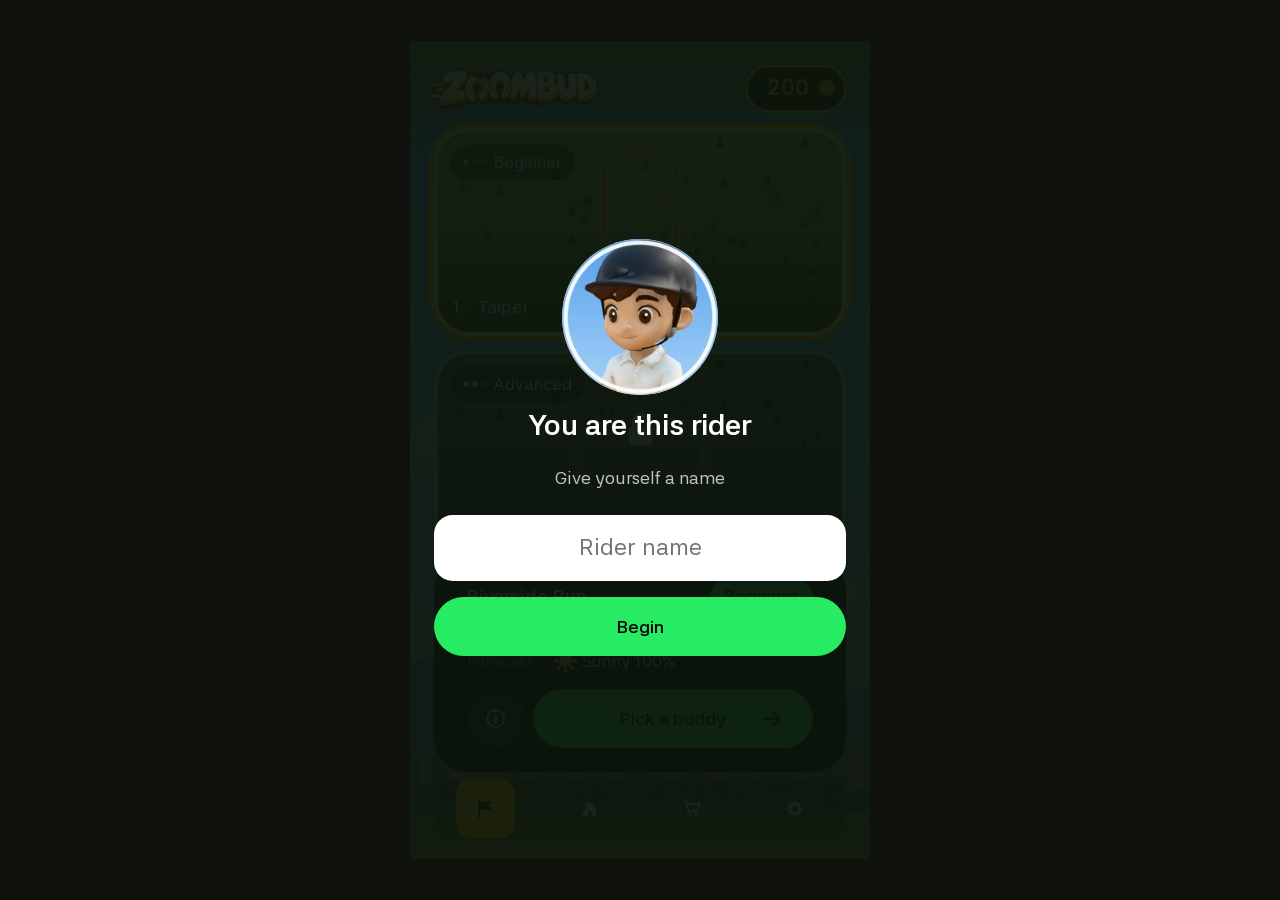
==== index.html @ d1ae07b3 "Playtest build r749 Co-Authored-By: Claude Opus 5.5 <noreply@anthropic.com>" ====
<!doctype html>
<html lang="en"><head><meta charset="UTF-8"><meta name="viewport" content="width=device-width, initial-scale=1, maximum-scale=1, user-scalable=no, viewport-fit=cover"><meta name="theme-color" content="#15100b"><meta name="apple-mobile-web-app-capable" content="yes"><meta name="apple-mobile-web-app-status-bar-style" content="default"><meta name="description" content="Charge, let go, dash. Raise your buddies and race the world."><title>ZOOMBUD 衝吧蹄蹄</title><link rel="icon" href="icon-192.png" type="image/png"><link rel="apple-touch-icon" href="apple-touch-icon.png"><link rel="manifest" href="manifest.webmanifest"><link rel="stylesheet" href="ui/ui.css?v=r749"><link rel="stylesheet" href="ui/ui-v2.css?v=r749"><style>html,body{margin:0;height:100%;background:#15100b}html{-webkit-user-select:none;user-select:none;-webkit-touch-callout:none;-webkit-tap-highlight-color:transparent;touch-action:manipulation}input,textarea{-webkit-user-select:text;user-select:text;-webkit-touch-callout:default}img{-webkit-user-drag:none}/* the first thing seen: the cover (2026-10-11, the user), the wordmark in its sky, the loading line at its foot */
.boot{position:fixed;inset:0;z-index:99;transition:opacity .5s ease;display:flex;flex-direction:column;align-items:center;justify-content:space-between;box-sizing:border-box;padding:9vh 6vw 7vh;color:#fff;font:600 15px system-ui;text-align:center;background:#4a9be8 url(assets/ui/cover.webp?v=1) center/cover no-repeat;text-shadow:0 1px 6px rgb(0 0 0 / .6)}
@media (min-aspect-ratio:1/1){.boot{background-image:url(assets/ui/cover-wide.webp?v=1);background-position:center 30%}}
.boot img{width:min(88vw,430px);filter:drop-shadow(0 4px 8px rgb(60 35 10 / .35))}.boot small{align-self:center}.boot span{margin-top:auto}.boot i{display:block;width:min(60vw,260px);height:6px;margin-top:10px;border-radius:99px;background:rgb(0 0 0 / .35);overflow:hidden}.boot i b{display:block;width:6%;height:100%;border-radius:99px;background:#27eb62;transition:width .35s ease}.boot strong{font-size:28px;letter-spacing:.1em}</style><style>/* a game, not a document: no double-tap zoom on any element (the rule on html alone did not hold everywhere), no pull-to-bounce */
*{touch-action:manipulation}html{overscroll-behavior:none}</style>
<script>for(const e of['gesturestart','gesturechange','dblclick'])document.addEventListener(e,v=>v.preventDefault(),{passive:false});   // Safari's pinch zoom, and the double click</script>
</head><body><div id="app"></div><div class="boot" role="status"><img alt="ZOOMBUD" src="assets/ui/logo_en.webp?v=1" onerror="this.remove()"><span>Loading your buddies...</span><i><b></b></i></div><script>/* The cover is the loading page (2026-10-12, the user): it stays until the first page is drawn AND the first models are in (home.js says so: the event zb-ready, after the race's own models and the chosen city's pictures), never less than 1.5 s, never more than 6; then it fades. zb-load (detail 0…1) moves its bar. zbMark(name): a checkpoint, ms from the page's start (window.__marks; ?perf lists them on the page). */window.zbMark=function(n){(window.__marks=window.__marks||[]).push([n,Math.round(performance.now())]);if(/[?&]perf/.test(location.search)){var p=document.getElementById('zb-perf')||document.body.appendChild(Object.assign(document.createElement('pre'),{id:'zb-perf'}));p.style.cssText='position:fixed;left:6px;top:6px;z-index:200;margin:0;padding:6px 8px;border-radius:8px;background:rgba(0,0,0,.72);color:#fff;font:11px/1.35 ui-monospace,monospace;pointer-events:none;white-space:pre';p.textContent=window.__marks.map(function(m){return (m[1]/1000).toFixed(2)+'  '+m[0]}).join('\n')}};(function(){var t0=Date.now(),app=document.getElementById('app'),b=document.querySelector('.boot'),drawn=false,ready=false,gone=false;function off(){if(gone||!drawn||!ready)return;gone=true;setTimeout(function(){window.zbMark('cover off');b.style.opacity=0;b.style.pointerEvents='none';setTimeout(function(){b.remove()},600)},Math.max(0,1500-(Date.now()-t0)))}var o=new MutationObserver(function(){if(!app.children.length)return;o.disconnect();drawn=true;window.zbMark('first page');off()});o.observe(app,{childList:true});addEventListener('zb-ready',function(){ready=true;off()});addEventListener('zb-load',function(e){var i=b.querySelector('i b');if(i)i.style.width=Math.round(e.detail*100)+'%'});setTimeout(function(){ready=true;off()},6000)})();(function(){var zh;try{zh=(localStorage.getItem('hoofbeat.lang.v1')||(/^zh/i.test(navigator.language||'zh')?'zh':'en'))==='zh'}catch(e){zh=true}if(zh){var b=document.querySelector('.boot');b.querySelector('img').src='assets/ui/logo_zh.webp?v=1';b.querySelector('span').textContent='夥伴們正在集合…'}})()</script><script>/* the frame is as tall as what can be seen: in some phone browsers the page is laid out taller than the part between the browser's bars (Chrome on iOS, 2026-10-05: 46 px taller, the top or the bottom ended up under a bar). --app-h is used by home.css and slice.css; not while typing (the keyboard) or zoomed */(function(){var v=window.visualViewport;if(!v)return;function fit(){var a=document.activeElement;if(a&&/^(INPUT|TEXTAREA)$/.test(a.tagName)||Math.abs(v.scale-1)>.01)return;document.documentElement.style.setProperty('--app-h',v.height+'px');if(v.offsetTop||window.scrollY)window.scrollTo(0,0)}fit();v.addEventListener('resize',fit);v.addEventListener('scroll',fit)})()</script><script>/* a game, not a page of text (2026-10-05, the user: on the phone a long press selected text and brought up the copy / paste bar): nothing is selectable (the style above), and no long-press / right-click menu except in a field to type in */addEventListener('contextmenu',function(e){if(!(e.target.closest&&e.target.closest('input,textarea')))e.preventDefault()})</script><script>/* boot guard: if the app never starts (a phone missing a feature), say so and show the error to screenshot */var bootErr=[];addEventListener('error',function(e){bootErr.push(e.message+' @'+(e.filename||'').split('/').pop()+':'+e.lineno)});setTimeout(function(){var b=document.querySelector('.boot');if(b)b.innerHTML='<strong>ZOOMBUD</strong><span>載入失敗，請截圖回報</span><small style="max-width:80vw;opacity:.7;font:12px system-ui">'+(bootErr.join('<br>')||navigator.userAgent)+'</small>'},15000)</script><script type="module" src="app-flow.js?v=r749"></script></body></html>
---- ui/ui.css ----
/* HOOFBEAT UI Guideline v1: tokens and shared components (docs/UI_FRAMEWORK.md).
   Premium Equestrian Sports UI: full-bleed scene, dark olive glass, one lime accent, neo-grotesk type.
   Every number is the guideline's px on a 390-wide phone: calc(N * var(--u)), and --u = 100cqw / 390, so the whole
   UI scales with the 9:16 frame (.home-shell / .slice-shell are the containers). Pages only lay out. */
:root{
  --u:calc(100cqw / 390);
  /* surfaces */
  --ui-glass:rgb(29 33 23 / .76);--ui-glass-2:rgb(52 55 39 / .65);--ui-glass-deep:rgb(14 17 12 / .88);
  --ui-blur:blur(18px);--ui-blur-2:blur(14px);--ui-blur-deep:blur(20px);   /* none over live 3D (stable, race) */
  --ui-edge:rgb(255 255 255 / .16);--ui-hair:rgb(255 255 255 / .1);--ui-scrim:rgb(8 10 6 / .55);
  --ui-shadow:0 calc(8 * var(--u)) calc(30 * var(--u)) rgb(0 0 0 / .22);
  /* text */
  --ui-text:#fff;--ui-text-2:#d9dcd1;--ui-muted:#9fa598;--ui-on-lime:#151810;
  /* accents: lime = active / main CTA / selected · yellow = coins, energy, warnings · green = mood, health ·
     cyan = gems · danger. One accent per state; never lime + yellow + cyan as big fills side by side. */
  --ui-lime:#d9ff4f;--ui-yellow:#ffd846;--ui-green:#6be889;--ui-cyan:#35c8f4;--ui-danger:#ff655d;
  /* radius */
  --ui-r-xs:calc(8 * var(--u));--ui-r-sm:calc(16 * var(--u));--ui-r-md:calc(24 * var(--u));--ui-r-lg:calc(32 * var(--u));--ui-r-pill:999px;
  /* spacing (8pt grid, 4 for the finest steps) */
  --ui-s1:calc(4 * var(--u));--ui-s2:calc(8 * var(--u));--ui-s3:calc(12 * var(--u));--ui-s4:calc(16 * var(--u));
  --ui-s6:calc(24 * var(--u));--ui-s8:calc(32 * var(--u));--ui-s10:calc(40 * var(--u));--ui-margin:var(--ui-s6);
  /* type */
  --ui-font:Inter,"Inter var",-apple-system,BlinkMacSystemFont,"SF Pro Text","Segoe UI",Roboto,"Noto Sans TC","PingFang TC","Microsoft JhengHei",sans-serif;
  --ui-t-hero:calc(36 * var(--u));--ui-t-page:calc(30 * var(--u));--ui-t-name:calc(28 * var(--u));--ui-t-stat:calc(32 * var(--u));
  --ui-t-section:calc(20 * var(--u));--ui-t-body:calc(16 * var(--u));--ui-t-label:calc(13 * var(--u));
  --ui-on-scene:0 calc(1 * var(--u)) calc(12 * var(--u)) rgb(0 0 0 / .35);   /* type straight on the scene */
  /* motion */
  --ui-ease:cubic-bezier(.2,.8,.2,1);
}
.ui-root{font-family:var(--ui-font);font-size:var(--ui-t-body);font-weight:400;color:var(--ui-text);-webkit-font-smoothing:antialiased;-webkit-tap-highlight-color:transparent}
/* base rules carry no weight (:where), so any component or page rule overrides them */
:where(.ui-root) button{font:inherit;color:inherit;cursor:pointer}
:where(.ui-root) button:disabled{cursor:default}
:where(.ui-root) :focus-visible{outline:calc(2 * var(--u)) solid var(--ui-lime);outline-offset:calc(2 * var(--u))}
:where(.ui-root) svg{width:100%;height:100%;fill:none;stroke:currentColor;stroke-width:2;stroke-linejoin:round}
:where(.ui-root) svg.fill{fill:currentColor;stroke:none}
:where(.ui-root) img{-webkit-user-drag:none}
.ui-num{font-variant-numeric:tabular-nums}

/* ---- glass surfaces: main (cards), secondary (inner info), deep (dense info, dialogs, nav) ---- */
.ui-panel{background:var(--ui-glass);border:1px solid var(--ui-edge);border-radius:var(--ui-r-lg);box-shadow:var(--ui-shadow);-webkit-backdrop-filter:var(--ui-blur);backdrop-filter:var(--ui-blur)}
.ui-panel.soft{background:var(--ui-glass-2);-webkit-backdrop-filter:var(--ui-blur-2);backdrop-filter:var(--ui-blur-2)}
.ui-panel.deep{background:var(--ui-glass-deep);-webkit-backdrop-filter:var(--ui-blur-deep);backdrop-filter:var(--ui-blur-deep)}
.ui-scrim{position:absolute;inset:0;background:var(--ui-scrim);z-index:20}.ui-scrim[hidden]{display:none}
.ui-live{--ui-blur:none;--ui-blur-2:none;--ui-blur-deep:none}   /* over a live 3D canvas: no backdrop blur (mobile GPU) */

/* ---- type ---- */
.ui-hero{margin:0;font-weight:700;font-size:var(--ui-t-hero);line-height:1.1;letter-spacing:-.01em}
.ui-page-title{margin:0;font-weight:700;font-size:var(--ui-t-page);line-height:1.15;letter-spacing:-.01em}
.ui-name{margin:0;font-weight:700;font-size:var(--ui-t-name);line-height:1.1}
.ui-section{margin:0;font-weight:600;font-size:var(--ui-t-section);line-height:1.3}
.ui-label{margin:0;font-weight:400;font-size:var(--ui-t-label);color:var(--ui-muted);line-height:1.35}
.ui-eyebrow{margin:0;font-weight:600;font-size:var(--ui-t-label);letter-spacing:.12em;text-transform:uppercase;color:var(--ui-text-2)}
.ui-stat{font-weight:700;font-size:var(--ui-t-stat);line-height:1;font-variant-numeric:tabular-nums}
.ui-sub{color:var(--ui-text-2)}.ui-muted{color:var(--ui-muted)}

/* ---- brand (the only art kept from the results sheet) ---- */
.ui-brand{display:flex;align-items:center;gap:var(--ui-s2);margin-right:auto;background:none;border:0;padding:0;filter:drop-shadow(0 calc(2 * var(--u)) calc(6 * var(--u)) rgb(0 0 0 / .4))}
.ui-brand .mark{height:calc(36 * var(--u))}.ui-brand .word{height:calc(32 * var(--u))}
.ui-wordmark{display:flex;flex-direction:column;gap:calc(6 * var(--u));margin-right:auto;background:none;border:0;padding:0;text-align:left;text-shadow:var(--ui-on-scene)}
.ui-wordmark b{font-weight:700;font-size:calc(30 * var(--u));line-height:1;letter-spacing:-.01em}
.ui-wordmark small{font-weight:600;font-size:calc(9 * var(--u));letter-spacing:.32em;color:var(--ui-text-2)}

/* ---- buttons: primary lime, secondary dark glass; pill ---- */
.ui-btn{display:inline-flex;align-items:center;justify-content:center;gap:var(--ui-s2);min-height:calc(52 * var(--u));padding:0 var(--ui-s6);box-sizing:border-box;
  border-radius:var(--ui-r-pill);border:1px solid var(--ui-edge);background:var(--ui-glass-deep);color:var(--ui-text);font-weight:600;font-size:calc(17 * var(--u));line-height:1;
  transition:transform .12s var(--ui-ease),filter .12s}
.ui-btn:active{transform:scale(.97)}
.ui-btn:disabled{opacity:.45}
.ui-btn svg{width:calc(20 * var(--u));height:calc(20 * var(--u));flex:none}
.ui-btn.primary{background:var(--ui-lime);border-color:transparent;color:var(--ui-on-lime)}
.ui-btn.danger{color:var(--ui-danger)}
.ui-btn.block{position:relative;display:flex;width:100%;min-height:calc(52 * var(--u));font-size:calc(18 * var(--u))}
.ui-btn.block>svg:last-child{position:absolute;right:var(--ui-s6);width:calc(22 * var(--u));height:calc(22 * var(--u))}   /* label centred, arrow at the edge */
.ui-btn.caps{text-transform:uppercase;letter-spacing:.02em}
.ui-btn.sm{min-height:calc(40 * var(--u));padding:0 var(--ui-s4);font-size:var(--ui-t-label)}
.ui-icon-btn{flex:none;display:grid;place-items:center;width:calc(40 * var(--u));height:calc(40 * var(--u));padding:calc(11 * var(--u));box-sizing:border-box;border-radius:50%;
  border:1px solid var(--ui-edge);background:var(--ui-glass-deep);color:var(--ui-text);-webkit-backdrop-filter:var(--ui-blur);backdrop-filter:var(--ui-blur)}
.ui-icon-btn.sm{width:calc(34 * var(--u));height:calc(34 * var(--u));padding:calc(9 * var(--u))}
.ui-icon-btn.plain{background:rgb(255 255 255 / .08);border-color:transparent;-webkit-backdrop-filter:none;backdrop-filter:none}
.ui-icon-btn.go{width:calc(40 * var(--u));height:calc(40 * var(--u));padding:calc(11 * var(--u));background:var(--ui-lime);border-color:transparent;color:var(--ui-on-lime)}
.ui-icon-btn.go svg{stroke-width:2.6}
.ui-icon-btn:active{transform:scale(.95)}

/* ---- money: the mockups' flat yellow U coin ---- */
.ui-coin{display:inline-grid;place-items:center;flex:none;width:calc(20 * var(--u));height:calc(20 * var(--u));border-radius:50%;background:var(--ui-yellow);color:#5a3f00;
  font-style:normal;font-weight:800;font-size:calc(11 * var(--u));line-height:1}
.ui-wallet{display:flex;align-items:center;gap:var(--ui-s2);height:calc(32 * var(--u));min-width:calc(80 * var(--u));padding:0 var(--ui-s4) 0 calc(6 * var(--u));box-sizing:border-box;border-radius:var(--ui-r-pill);
  border:1px solid var(--ui-edge);background:var(--ui-glass-deep);-webkit-backdrop-filter:var(--ui-blur);backdrop-filter:var(--ui-blur);font-weight:600;font-size:var(--ui-t-body);font-variant-numeric:tabular-nums}
.ui-wallet .gem{width:calc(18 * var(--u));height:calc(18 * var(--u));color:var(--ui-cyan)}
.ui-price{display:inline-flex;align-items:center;gap:var(--ui-s2);height:calc(24 * var(--u));padding:0 var(--ui-s3) 0 calc(3 * var(--u));border-radius:var(--ui-r-pill);background:rgb(255 255 255 / .1);
  font-weight:600;font-size:calc(14 * var(--u));font-variant-numeric:tabular-nums}
.ui-price .ui-coin{width:calc(18 * var(--u));height:calc(18 * var(--u));font-size:calc(10 * var(--u))}
.ui-price.short .ui-coin{background:#8d9187;color:#3a3d35}

/* ---- headers ---- */
.ui-top{display:flex;align-items:center;gap:var(--ui-s2);padding:max(var(--ui-s4),env(safe-area-inset-top)) var(--ui-margin) var(--ui-s2)}
.ui-header{display:flex;align-items:center;gap:var(--ui-s3);padding:max(var(--ui-s4),env(safe-area-inset-top)) var(--ui-margin) var(--ui-s2)}
.ui-header h1{flex:1;margin:0 0 0 var(--ui-s2);font-weight:700;font-size:calc(28 * var(--u));line-height:1.15;letter-spacing:-.01em;text-shadow:var(--ui-on-scene);white-space:nowrap;overflow:hidden;text-overflow:ellipsis}

/* ---- navigation: global bottom nav; tabs / filters in one pill; secondary rail ---- */
.ui-nav{display:grid;grid-template-columns:repeat(var(--n,5),1fr);gap:var(--ui-s1);margin:0 var(--ui-s4) max(var(--ui-s3),env(safe-area-inset-bottom));padding:calc(6 * var(--u));border-radius:var(--ui-r-lg)}
.ui-nav button{display:flex;flex-direction:column;align-items:center;justify-content:center;gap:calc(3 * var(--u));height:calc(50 * var(--u));border:0;border-radius:var(--ui-r-md);background:none;
  color:var(--ui-text);font-weight:500;font-size:calc(12 * var(--u))}
.ui-nav svg{width:calc(20 * var(--u));height:calc(20 * var(--u))}
.ui-nav [aria-current]{background:var(--ui-lime);color:var(--ui-on-lime);font-weight:600}
.ui-tabs{display:grid;grid-template-columns:repeat(var(--n,3),1fr);gap:var(--ui-s1);padding:var(--ui-s1);border-radius:var(--ui-r-pill)}
.ui-tabs button{height:calc(44 * var(--u));border:0;border-radius:var(--ui-r-pill);background:none;font-weight:600;font-size:var(--ui-t-body);color:var(--ui-text-2)}
.ui-tabs [aria-selected=true]{background:var(--ui-lime);color:var(--ui-on-lime)}
.ui-rail{display:flex;flex-direction:column;gap:var(--ui-s3)}   /* a page's secondary navigation (stable) */
.ui-rail button{display:flex;flex-direction:column;align-items:center;gap:var(--ui-s1);border:0;background:none;padding:0;font-weight:500;font-size:calc(12 * var(--u));text-shadow:var(--ui-on-scene)}
.ui-rail .ui-icon-btn{pointer-events:none}
.ui-rail [aria-expanded=true] .ui-icon-btn{background:var(--ui-lime);color:var(--ui-on-lime);border-color:transparent}

/* ---- cards ---- */
.ui-card{position:relative;display:flex;flex-direction:column;gap:var(--ui-s1);min-width:0;padding:var(--ui-s3);box-sizing:border-box;text-align:left;
  border-radius:var(--ui-r-md);border:1px solid var(--ui-edge);background:var(--ui-glass);-webkit-backdrop-filter:var(--ui-blur);backdrop-filter:var(--ui-blur)}
.ui-card.small{border-radius:var(--ui-r-sm);padding:var(--ui-s2)}
.ui-card .art{display:block;border-radius:var(--ui-r-sm);overflow:hidden}
.ui-card .art>img,.ui-card .art>canvas{display:block;width:100%;height:100%;object-fit:cover}
.ui-card b{font-weight:700;font-size:calc(17 * var(--u));line-height:1.2}
.ui-card small{font-size:var(--ui-t-label);color:var(--ui-muted);line-height:1.35}
.ui-card .chev{position:absolute;right:var(--ui-s3);top:var(--ui-s3);width:calc(16 * var(--u));height:calc(16 * var(--u));color:var(--ui-text);opacity:.85}
/* selected: lime edge, a touch brighter; never scaled up in a grid */
.ui-card[aria-pressed=true],.ui-card[aria-checked=true],.ui-card.is-selected,.ui-row.is-selected{border:2px solid var(--ui-lime);background:var(--ui-glass-2);
  box-shadow:0 0 0 1px rgb(217 255 79 / .2),var(--ui-shadow);animation:ui-pick .14s var(--ui-ease)}
@keyframes ui-pick{50%{transform:scale(1.03)}}
.ui-row{display:flex;align-items:center;gap:var(--ui-s3);min-height:calc(60 * var(--u));padding:0 var(--ui-s4);box-sizing:border-box;border-radius:var(--ui-r-sm);border:1px solid transparent;background:rgb(255 255 255 / .05)}
.ui-list{margin:0;padding:var(--ui-s1) var(--ui-s4);list-style:none;border-radius:var(--ui-r-md)}
.ui-list>li{display:flex;align-items:center;gap:var(--ui-s3);min-height:calc(56 * var(--u));padding:var(--ui-s2) 0;box-sizing:border-box;font-weight:500;font-size:var(--ui-t-body)}
.ui-list>li+li{border-top:1px solid var(--ui-hair)}
.ui-list>li>svg{width:calc(22 * var(--u));height:calc(22 * var(--u));flex:none}
.ui-list>li>span{flex:1}.ui-list>li>small{color:var(--ui-muted);font-size:var(--ui-t-label)}
.ui-list>li>button.row{flex:1;align-self:stretch;display:flex;align-items:center;gap:var(--ui-s3);margin:calc(-1 * var(--ui-s2)) 0;padding:0;border:0;background:none;text-align:left;font:inherit;color:inherit}   /* a tappable row */
.ui-list .row>svg{width:calc(22 * var(--u));height:calc(22 * var(--u));flex:none}.ui-list .row>span{flex:1}.ui-list .row>small{color:var(--ui-muted);font-size:var(--ui-t-label)}
.ui-list .row.danger{color:var(--ui-danger)}
.ui-list .chev{width:calc(18 * var(--u))!important;height:calc(18 * var(--u))!important;color:var(--ui-text-2)}
.ui-list .note{display:block;margin-top:var(--ui-s1);font-size:var(--ui-t-label);font-weight:400;color:var(--ui-muted);line-height:1.45}
.ui-facts{margin:0;padding:var(--ui-s1) var(--ui-s4);border-radius:var(--ui-r-md)}
.ui-facts>div{display:flex;align-items:center;gap:var(--ui-s3);min-height:calc(48 * var(--u))}
.ui-facts>div+div{border-top:1px solid var(--ui-hair)}
.ui-facts dt{flex:1;display:flex;align-items:center;gap:var(--ui-s3);color:var(--ui-text-2)}.ui-facts dt svg{width:calc(20 * var(--u));height:calc(20 * var(--u))}
.ui-facts dd{margin:0;font-weight:600}

/* ---- small parts ---- */
.ui-chip{display:inline-flex;align-items:center;height:calc(32 * var(--u));padding:0 var(--ui-s3);box-sizing:border-box;border-radius:var(--ui-r-pill);background:var(--ui-glass-deep);
  font-weight:600;font-size:calc(12 * var(--u));letter-spacing:.1em;text-transform:uppercase}
.ui-badge{display:inline-flex;align-items:center;height:calc(22 * var(--u));padding:0 var(--ui-s2);border-radius:var(--ui-r-pill);background:var(--ui-yellow);color:var(--ui-on-lime);
  font-weight:700;font-size:calc(12 * var(--u));white-space:nowrap}
.ui-bar{position:relative;display:block;height:calc(8 * var(--u));border-radius:var(--ui-r-pill);background:rgb(255 255 255 / .18);overflow:hidden}
.ui-bar>i{position:absolute;inset:0 auto 0 0;width:calc(var(--v,0) * 1%);border-radius:inherit;background:var(--c,var(--ui-green));transition:width .5s var(--ui-ease)}
.ui-meter{display:flex;align-items:center;gap:var(--ui-s2)}.ui-meter>svg{width:calc(14 * var(--u));height:calc(14 * var(--u));flex:none;color:var(--c,var(--ui-green))}.ui-meter>.ui-bar{flex:1}
.ui-switch{appearance:none;-webkit-appearance:none;position:relative;flex:none;width:calc(48 * var(--u));height:calc(28 * var(--u));margin:0;border-radius:var(--ui-r-pill);background:rgb(255 255 255 / .2);cursor:pointer;transition:background .18s}
.ui-switch::after{content:'';position:absolute;top:calc(2 * var(--u));left:calc(2 * var(--u));width:calc(24 * var(--u));height:calc(24 * var(--u));border-radius:50%;background:#fff;transition:transform .18s var(--ui-ease)}
.ui-switch:checked{background:var(--ui-green)}.ui-switch:checked::after{transform:translateX(calc(20 * var(--u)))}
.ui-input{font:inherit;font-weight:600;color:var(--ui-text);height:calc(44 * var(--u));padding:0 var(--ui-s3);box-sizing:border-box;border-radius:var(--ui-r-xs);border:1px solid var(--ui-edge);background:rgb(0 0 0 / .25);min-width:0}
.ui-avatar{flex:none;width:calc(48 * var(--u));height:calc(48 * var(--u));border-radius:50%;object-fit:cover;background:#8fb8d6}
.ui-dots{display:flex;justify-content:center;gap:var(--ui-s2)}.ui-dots i{width:calc(6 * var(--u));height:calc(6 * var(--u));border-radius:var(--ui-r-pill);background:rgb(255 255 255 / .3);transition:width .2s var(--ui-ease)}
.ui-dots i.on{width:calc(20 * var(--u));background:var(--ui-lime)}
.ui-divider{height:1px;background:var(--ui-hair);border:0;margin:0}

/* ---- feedback: toast, dialog (fade + rise 12, 200 ms) ---- */
.ui-toast{position:absolute;left:50%;bottom:calc(200 * var(--u));transform:translate(-50%,calc(12 * var(--u)));margin:0;z-index:30;padding:var(--ui-s3) var(--ui-s4);border-radius:var(--ui-r-pill);
  background:var(--ui-glass-deep);border:1px solid var(--ui-edge);font-weight:500;font-size:var(--ui-t-label);white-space:nowrap;pointer-events:none;opacity:0;transition:opacity .2s,transform .2s var(--ui-ease)}
.ui-toast.on{opacity:1;transform:translate(-50%,0)}
.ui-modal{position:absolute;z-index:21;left:var(--ui-s4);right:var(--ui-s4);top:50%;transform:translateY(-50%);max-height:70cqh;overflow-y:auto;box-sizing:border-box;padding:var(--ui-s6);border-radius:var(--ui-r-lg);
  animation:ui-rise .2s var(--ui-ease)}
.ui-modal[hidden]{display:none}
@keyframes ui-rise{from{opacity:0;transform:translateY(calc(-50% + 12 * var(--u)))}}
.ui-modal>header{display:flex;align-items:center;gap:var(--ui-s2);margin-bottom:var(--ui-s4)}
.ui-modal>header h2{flex:1;display:flex;align-items:center;gap:var(--ui-s2);margin:0;font-weight:700;font-size:var(--ui-t-page)}
.ui-modal>header h2 svg{width:calc(24 * var(--u));height:calc(24 * var(--u))}
.ui-enter{animation:ui-enter .22s var(--ui-ease) both}
@keyframes ui-enter{from{opacity:0;transform:translateY(calc(12 * var(--u)))}}

@media (prefers-reduced-motion:reduce){.ui-root *,.ui-root *::after{animation:none!important;transition:none!important}}
.ui-brand.art{filter:drop-shadow(0 calc(2 * var(--u)) calc(4 * var(--u)) rgb(0 0 0 / .3))}.ui-brand.art .word{height:calc(37 * var(--u));margin-left:calc(-6 * var(--u))}
---- ui/ui-v2.css ----
/* HOOFBEAT UI v2 (docs/UI_GUIDELINE_V2.md): the components of ui.css in the reference's language (a golf UI concept
   the user chose, 2026-10-04): a bright full-bleed scene, black data cards, dark and light glass, one yellow and one
   green, fully round pills, 42dot Sans. Loaded AFTER ui.css: the same tokens with new values, the same classes
   restyled, and the new components the language needs. Numbers are px on a 390-wide phone, measured from the
   reference (393 wide): calc(N * var(--u)).
   Loaded by the game since r219 (index.html, after ui.css); pages move over one at a time: docs/UI_GUIDELINE_V2.md §6. */
@font-face{font-family:"42dot Sans";src:url(../assets/fonts/42dotSans-latin.woff2) format("woff2");font-weight:300 800;font-display:swap}   /* latin only (SIL OFL 1.1): Chinese falls through to the system font */
:root{
  /* palette: the reference's five, each with one job */
  --ui-green:#27eb62;   /* go: the main action, the selected segment, on, the current target */
  --ui-yellow:#ffcc00;  /* where you are / what you chose: selectors, the current nav item, units, highlights, coins, caution */
  --ui-black:#000;      /* data: cards, markers */
  --ui-grey:#888687;    /* the reference value beside yours, secondary text on black, off */
  --ui-white:#fff;      /* text on dark and glass; the two or three key facts of a screen (pill rows), labels on a map */
  --ui-lime:var(--ui-green);--ui-on-lime:#000;--ui-cyan:#fff;--ui-red:#FF6B57;--ui-danger:var(--ui-red);   /* v1 names, kept so pages follow */
  /* surfaces: black is solid; dark glass darkens and blurs the scene; light glass veils it */
  /* glass, measured on the reference (its Weather card, round buttons, nav): the scene behind blurred until only its
     colours are left, more saturated, and darkened by a tenth to a third. The glass takes its colour from the scene. */
  --ui-glass:#000;--ui-glass-dark:rgb(10 20 6 / .32);--ui-glass-2:var(--ui-glass-dark);--ui-glass-deep:var(--ui-glass-dark);
  --ui-glass-veil:rgb(10 20 6 / .2);--ui-glass-light:rgb(255 255 255 / .24);   /* veil: thinner still (stat discs, things not open yet); light: the lit disc on top of it */
  --ui-blur:blur(calc(28 * var(--u))) saturate(1.6);--ui-blur-2:var(--ui-blur);--ui-blur-deep:var(--ui-blur);--ui-blur-light:blur(calc(14 * var(--u))) saturate(1.4);
  --ui-edge:transparent;--ui-hair:transparent;--ui-shadow:none;--ui-scrim:rgb(0 0 0 / .45);   /* no strokes, no shadows */
  --ui-text:#fff;--ui-text-2:rgb(255 255 255 / .74);--ui-muted:#888687;
  /* shape */
  --ui-r-xs:calc(8 * var(--u));--ui-r-sm:calc(12 * var(--u));--ui-r-md:calc(20 * var(--u));--ui-r-lg:calc(28 * var(--u));
  --ui-h:calc(50 * var(--u));--ui-h-sm:calc(36 * var(--u));--ui-h-tag:calc(20 * var(--u));   /* every control is 50 high; the small ones 36; a tag 20 */
  --ui-margin:calc(20 * var(--u));--ui-gap:calc(6 * var(--u));--ui-pad:calc(28 * var(--u));   /* screen edge; between stacked surfaces; inside a card */
  /* type: one family, one text size, weight for hierarchy */
  --ui-font:"42dot Sans","PingFang TC","Noto Sans TC",-apple-system,"Segoe UI",Roboto,"Microsoft JhengHei",sans-serif;
  --ui-t-hero:calc(34 * var(--u));--ui-t-stat:calc(24 * var(--u));--ui-t-page:calc(17 * var(--u));--ui-t-name:calc(15 * var(--u));
  --ui-t-section:calc(14 * var(--u));--ui-t-body:calc(14 * var(--u));--ui-t-label:calc(12 * var(--u));--ui-t-tag:calc(10 * var(--u));
  --ui-on-scene:0 0 calc(10 * var(--u)) rgb(0 0 0 / .3);
}
html{-webkit-text-size-adjust:100%;text-size-adjust:100%}   /* phones enlarge long paragraphs by themselves (the course facts came out three times the size) */
.ui-root{font-size:var(--ui-t-body);line-height:1.4}
/* The frame is the size container, so on the frame itself cqw means the window, not the frame: text that only inherits
   its size from it (a card's plain lines) grew with the window on a computer (2026-10-06, the user's screenshot). Its own
   font size is written from the frame's width formula instead. */
.home-shell.ui-root,.slice-shell.ui-root{font-size:calc(14 * min(100vw,var(--app-h,100dvh) * .5625,460px) / 390)}
:where(.ui-root) :focus-visible{outline-color:var(--ui-white)}

/* ---- surfaces ---- */
.ui-panel{background:var(--ui-black);border:0;border-radius:var(--ui-r-lg);box-shadow:none;-webkit-backdrop-filter:none;backdrop-filter:none}   /* the black data card */
.ui-panel.soft,.ui-panel.deep,.ui-glass{background:var(--ui-glass-dark);-webkit-backdrop-filter:var(--ui-blur);backdrop-filter:var(--ui-blur)}   /* dark glass: conditions, nav, bars */
.ui-glass.veil{background:var(--ui-glass-veil);-webkit-backdrop-filter:var(--ui-blur-light);backdrop-filter:var(--ui-blur-light)}
.ui-card-body{padding:var(--ui-pad)}
.ui-card,.ui-panel.soft,.ui-panel.deep,.ui-glass,.ui-pillrow.glass{--ui-muted:rgb(255 255 255 / .7)}   /* grey is for black cards: on glass the quiet text is white, thinner */
/* over live 3D (ranch, race) glass is not blurred (phones), so it is denser to stay legible */
.ui-live{--ui-blur-light:none;--ui-glass-dark:rgb(10 20 6 / .5);--ui-glass-2:var(--ui-glass-dark);--ui-glass-deep:var(--ui-glass-dark);--ui-glass-veil:rgb(10 20 6 / .34)}

/* ---- type ---- */
.ui-hero{font-size:var(--ui-t-hero);font-weight:700;letter-spacing:-.01em}
.ui-page-title,.ui-header h1{font-size:var(--ui-t-page);font-weight:600;letter-spacing:0}
.ui-name{font-size:var(--ui-t-name);font-weight:600}
.ui-section{font-size:var(--ui-t-section);font-weight:600}
.ui-stat{font-size:var(--ui-t-stat);font-weight:700}
.ui-label{font-size:var(--ui-t-label);color:var(--ui-text-2)}
.ui-eyebrow{font-size:var(--ui-t-label);font-weight:400;letter-spacing:0;text-transform:none;color:var(--ui-text-2)}   /* no caps, no tracking */

/* ---- buttons: all 50 high, fully round; green = the action, yellow = a selector, glass = everything else ---- */
.ui-btn,.ui-btn.block{min-height:var(--ui-h);padding:0 var(--ui-pad);border:0;background:var(--ui-glass-dark);-webkit-backdrop-filter:var(--ui-blur);backdrop-filter:var(--ui-blur);
  font-weight:600;font-size:var(--ui-t-name)}
.ui-btn.primary{background:var(--ui-green);color:#000;-webkit-backdrop-filter:none;backdrop-filter:none}
.ui-btn.caps{text-transform:none;letter-spacing:0}
.ui-btn.sm{min-height:var(--ui-h-sm);padding:0 var(--ui-s4);font-size:var(--ui-t-label)}
.ui-btn.danger{color:var(--ui-yellow)}
/* selector: says what is chosen and opens the choice ("第 1 關 Taipei ▾"): the label regular, the value bold */
.ui-select{display:inline-flex;align-items:center;gap:calc(6 * var(--u));height:var(--ui-h);padding:0 var(--ui-pad);border:0;border-radius:var(--ui-r-pill);background:var(--ui-yellow);color:#000;
  font:400 var(--ui-t-body)/1 var(--ui-font);white-space:nowrap}
.ui-select b{font-weight:700}
.ui-select::after,.ui-caret::after{content:'';margin-left:calc(4 * var(--u));border:calc(4 * var(--u)) solid transparent;border-top-color:currentColor;border-bottom:0}
.ui-icon-btn{width:var(--ui-h);height:var(--ui-h);padding:calc(16 * var(--u));border:0;background:var(--ui-glass-dark)}
.ui-icon-btn.sm{width:var(--ui-h-sm);height:var(--ui-h-sm);padding:calc(10 * var(--u))}
.ui-icon-btn.plain{background:rgb(255 255 255 / .12)}
.ui-icon-btn.go,.ui-fab{width:var(--ui-h);height:var(--ui-h);padding:calc(16 * var(--u));background:var(--ui-green);color:#000;-webkit-backdrop-filter:none;backdrop-filter:none}   /* FAB: the one action of a sheet (open, close, go) */

/* ---- counters (coins, diamonds) ---- */
.ui-coin{background:var(--ui-yellow);color:#000}
/* 2026-10-13 (the user: the coin is our coin, not a U in a ring): every .ui-coin is the game's own gold coin (assets/ui/coin.webp), the letter hidden. */
.ui-coin{background:url(../assets/ui/coin.webp?v=4) center/contain no-repeat!important;border-radius:0!important;color:transparent!important;font-size:0!important;box-shadow:none!important;order:9}   /* order: the coin comes after its number (2026-10-13, the user), wherever the two sit in a flex row */
.ui-price.short .ui-coin{filter:grayscale(1) brightness(.8)}
.ui-wallet{height:var(--ui-h-sm);min-width:0;padding:0 calc(14 * var(--u)) 0 calc(8 * var(--u));border:0;background:var(--ui-glass-dark);font-weight:600;font-size:var(--ui-t-body)}
/* 2026-10-13 (the user: money is hard to see): the wallet is the one gold thing on every page: a dark capsule with a gold rim, the number a size up. */
.ui-wallet{height:calc(var(--ui-h-sm) + 4 * var(--u));padding:0 calc(8 * var(--u)) 0 calc(16 * var(--u));border:2px solid var(--ui-yellow);background:linear-gradient(180deg,#2a2208,#0e0b03);color:var(--ui-yellow);font-weight:700;font-size:calc(19 * var(--u));box-shadow:0 0 calc(12 * var(--u)) rgb(255 204 0 / .35);font-variant-numeric:tabular-nums}
.ui-wallet .gem{color:#fff}
.ui-price{height:var(--ui-h-tag);padding:0 calc(4 * var(--u)) 0 calc(8 * var(--u));gap:calc(4 * var(--u));background:#fff;color:#000;font-weight:600;font-size:var(--ui-t-tag)}   /* a price is a white tag */
.ui-price .ui-coin{width:calc(14 * var(--u));height:calc(14 * var(--u));font-size:calc(8 * var(--u))}
.ui-price.short{background:var(--ui-glass-veil);color:#fff}.ui-price.short .ui-coin{background:var(--ui-grey);color:#000}

/* ---- headers ---- */
.ui-top,.ui-header{gap:var(--ui-gap);padding:max(calc(20 * var(--u)),calc(env(safe-area-inset-top) + 6 * var(--u))) var(--ui-margin) var(--ui-gap)}   /* the reference's 53 is its status bar: here the safe area gives it */
.ui-header h1{margin-left:var(--ui-s2)}

/* ---- navigation ---- */
.ui-nav{gap:0;margin:0 var(--ui-margin) max(calc(18 * var(--u)),env(safe-area-inset-bottom));padding:0;border-radius:calc(16 * var(--u))}
.ui-nav button{height:var(--ui-h);border-radius:calc(12 * var(--u));justify-self:center;width:var(--ui-h)}
.ui-nav span{position:absolute;width:1px;height:1px;overflow:hidden;clip-path:inset(50%)}   /* icons only: the label stays for screen readers */
.ui-nav svg{width:calc(18 * var(--u));height:calc(18 * var(--u))}
.ui-nav [aria-current]{background:var(--ui-yellow);color:#000}
.ui-tabs{display:inline-grid;grid-template-columns:repeat(var(--n,2),minmax(0,1fr));gap:0;padding:calc(6 * var(--u));background:var(--ui-glass-dark);-webkit-backdrop-filter:var(--ui-blur);backdrop-filter:var(--ui-blur)}
.ui-tabs button{height:var(--ui-h-sm);padding:0 calc(18 * var(--u));font-weight:400;font-size:var(--ui-t-body);color:#fff;white-space:nowrap}
.ui-tabs [aria-selected=true]{background:var(--ui-green);color:#000}
.ui-rail [aria-expanded=true] .ui-icon-btn{background:var(--ui-green);color:#000}

/* ---- cards and rows ---- */
.ui-card{border:0;border-radius:var(--ui-r-md);background:var(--ui-glass-dark)}   /* a tile in a grid (shop, buddies) */
.ui-card b{font-weight:600;font-size:var(--ui-t-body)}.ui-card small{font-size:var(--ui-t-tag);color:var(--ui-text-2)}
.ui-card[aria-pressed=true],.ui-card[aria-checked=true],.ui-card.is-selected,.ui-row.is-selected{border:0;background:var(--ui-glass-dark);box-shadow:inset 0 0 0 calc(2 * var(--u)) var(--ui-green)}
.ui-row{min-height:var(--ui-h);border:0;border-radius:var(--ui-r-pill);background:none}
.ui-list{padding:calc(14 * var(--u)) var(--ui-pad);border-radius:var(--ui-r-lg)}
.ui-list>li{min-height:calc(44 * var(--u));font-weight:400}.ui-list>li+li,.ui-facts>div+div{border-top:0}
.ui-facts{padding:calc(14 * var(--u)) var(--ui-pad);border-radius:var(--ui-r-lg)}.ui-facts>div{min-height:calc(32 * var(--u))}.ui-facts dt{color:#fff}.ui-facts dd{font-weight:400}
/* pill row: one fact, 50 high: white for the two or three that matter most on the screen, glass for the rest */
.ui-pillrow{display:flex;align-items:center;gap:calc(10 * var(--u));height:var(--ui-h);padding:0 var(--ui-pad);box-sizing:border-box;border-radius:var(--ui-r-pill);background:#fff;color:#000}
.ui-pillrow.glass{background:var(--ui-glass-dark);color:#fff;-webkit-backdrop-filter:var(--ui-blur);backdrop-filter:var(--ui-blur)}
.ui-pillrow svg{flex:none;width:calc(16 * var(--u));height:calc(16 * var(--u))}.ui-pillrow span{flex:1;min-width:0;white-space:nowrap;overflow:hidden;text-overflow:ellipsis}.ui-pillrow b{font-weight:500;font-variant-numeric:tabular-nums}
/* data rows (in a black card): a section head "標題 • 單位", then label | yours | the reference (grey) */
.ui-data{display:grid;grid-template-columns:1fr auto auto;column-gap:calc(22 * var(--u));row-gap:calc(1 * var(--u));margin:0}
.ui-data+.ui-data{margin-top:calc(22 * var(--u))}
.ui-data>h3{grid-column:1/-1;margin:0 0 calc(8 * var(--u));font-weight:400;font-size:var(--ui-t-body)}
.ui-data>h3 i{font-style:normal;color:var(--ui-yellow)}.ui-data>h3 i::before{content:'•';margin:0 calc(7 * var(--u))}
.ui-data>span{white-space:nowrap}.ui-data>b{font-weight:400;text-align:right;font-variant-numeric:tabular-nums}.ui-data>b+b{color:var(--ui-grey)}
.ui-card-head{display:flex;align-items:center;justify-content:space-between;margin:0 0 calc(22 * var(--u))}
.ui-card-head b{font-weight:600;font-size:var(--ui-t-name)}.ui-card-head span{display:inline-flex;align-items:center;font-weight:600}

/* ---- small parts ---- */
.ui-chip,.ui-tag{display:inline-flex;align-items:center;gap:calc(3 * var(--u));height:var(--ui-h-tag);padding:0 calc(8 * var(--u));border-radius:var(--ui-r-pill);background:#fff;color:#000;
  font-weight:500;font-size:var(--ui-t-tag);letter-spacing:0;text-transform:none;white-space:nowrap}   /* a label on the scene */
.ui-tag.muted{background:var(--ui-glass-veil);color:#fff;-webkit-backdrop-filter:var(--ui-blur-light);backdrop-filter:var(--ui-blur-light)}   /* not reached yet / less important */
.ui-tag.yellow,.ui-badge{height:var(--ui-h-tag);background:var(--ui-yellow);color:#000;font-weight:600;font-size:var(--ui-t-tag)}
.ui-tag svg{width:calc(9 * var(--u));height:calc(9 * var(--u))}
/* marker: a point on the scene (a stage, a rank, a runner): black = data, green = the target, light glass = locked */
.ui-marker{display:grid;place-items:center;flex:none;width:var(--ui-h);height:var(--ui-h);padding:0;border:0;border-radius:50%;background:#000;color:#fff;font-weight:600;font-size:var(--ui-t-body);font-variant-numeric:tabular-nums}
.ui-marker.sm{width:var(--ui-h-sm);height:var(--ui-h-sm)}.ui-marker.green{background:var(--ui-green);color:#000}
.ui-marker.locked{background:var(--ui-glass-veil);-webkit-backdrop-filter:var(--ui-blur-light);backdrop-filter:var(--ui-blur-light)}
.ui-marker svg{width:calc(16 * var(--u));height:calc(16 * var(--u))}.ui-marker img{width:100%;height:100%;border-radius:50%;object-fit:cover}
.ui-marker.is-selected{box-shadow:0 0 0 calc(3 * var(--u)) #fff}   /* the user: a white ring, not green */
.ui-bar{height:calc(6 * var(--u));background:rgb(255 255 255 / .22)}.ui-bar>i{background:var(--c,#fff)}
.ui-switch:checked{background:var(--ui-green)}
.ui-avatar{width:var(--ui-h);height:var(--ui-h)}
.ui-dots i.on{background:#fff}
.ui-toast{padding:0 var(--ui-s4);height:var(--ui-h-sm);display:flex;align-items:center;background:#fff;color:#000;border:0;font-weight:500}
.ui-modal,.ui-modal.ui-panel{left:var(--ui-margin);right:var(--ui-margin);padding:var(--ui-pad);background:#000;border-radius:var(--ui-r-lg);-webkit-backdrop-filter:none;backdrop-filter:none;--ui-muted:#888687}   /* a dialog is a black card */
.ui-modal>header h2{font-size:var(--ui-t-name);font-weight:600}
.ui-modal .ui-btn:not(.primary){background:rgb(255 255 255 / .12);-webkit-backdrop-filter:none;backdrop-filter:none}   /* on a black card glass has nothing to show: a lit fill instead */

/* ---- stat cluster: one number that matters in the middle, its parts round it (light glass on the scene) ---- */
.ui-bubbles{position:relative;flex:none;width:calc(170 * var(--u));height:calc(170 * var(--u));color:#fff;text-align:center}
.ui-bubbles>*{position:absolute;display:grid;place-content:center;border-radius:50%;line-height:1.15;font-variant-numeric:tabular-nums}
.ui-bubbles>.mid{inset:27%;background:var(--ui-glass-light);z-index:1}
.ui-bubbles>.mid b{font-size:var(--ui-t-stat);font-weight:700;line-height:1}.ui-bubbles small{font-size:var(--ui-t-tag)}
.ui-bubbles>.mid small{color:#fff}
.ui-bubbles>.n{top:0}.ui-bubbles>.s{bottom:0}.ui-bubbles>.n,.ui-bubbles>.s{left:27%;width:46%;height:27%}
.ui-bubbles>.w{left:0}.ui-bubbles>.e{right:0}.ui-bubbles>.w,.ui-bubbles>.e{top:27%;width:27%;height:46%}
.ui-bubbles.ring{background:var(--ui-glass-veil);border-radius:50%;-webkit-backdrop-filter:var(--ui-blur-light);backdrop-filter:var(--ui-blur-light)}   /* parts of a whole: one disc */
.ui-bubbles.petals>.n,.ui-bubbles.petals>.s,.ui-bubbles.petals>.w,.ui-bubbles.petals>.e{width:46%;height:46%;background:var(--ui-glass-veil);-webkit-backdrop-filter:var(--ui-blur-light);backdrop-filter:var(--ui-blur-light);place-content:normal;padding:calc(9 * var(--u)) 0;box-sizing:border-box}   /* separate things: four discs */
.ui-bubbles.petals>.n,.ui-bubbles.petals>.s{left:27%}.ui-bubbles.petals>.w,.ui-bubbles.petals>.e{top:27%}
.ui-bubbles.petals>.s{align-content:end}.ui-bubbles.petals>.w{place-content:center start;padding:0 calc(9 * var(--u))}.ui-bubbles.petals>.e{place-content:center end;padding:0 calc(9 * var(--u))}

/* ---- tick bar (in a black card): where a value falls between two ends, and what it is made of ---- */
.ui-ticks{display:flex;align-items:center;gap:calc(3 * var(--u));height:calc(22 * var(--u));margin:calc(14 * var(--u)) 0 calc(18 * var(--u))}
.ui-ticks>i{flex:var(--w,1);height:100%;border-radius:calc(4 * var(--u));background:#2b2b2b}
.ui-ticks>i.ticks{background:repeating-linear-gradient(90deg,#3a3a3a 0 calc(2 * var(--u)),transparent 0 calc(6 * var(--u)));border-radius:0}
.ui-ticks>i.hot{flex:none;width:calc(8 * var(--u));background:linear-gradient(90deg,var(--ui-yellow) 0 calc(3 * var(--u)),transparent 0 calc(5 * var(--u)),var(--ui-yellow) 0);height:120%;border-radius:calc(2 * var(--u))}
.ui-ticks>i.end{background:var(--ui-grey)}
.ui-legend{display:grid;grid-template-columns:auto 1fr auto;column-gap:calc(8 * var(--u));row-gap:calc(1 * var(--u));align-items:center}
.ui-legend>i{width:calc(3 * var(--u));height:calc(11 * var(--u));border-radius:calc(2 * var(--u));background:var(--ui-grey)}.ui-legend>i.hot{background:var(--ui-yellow)}
.ui-legend>b{font-weight:400;font-variant-numeric:tabular-nums}

/* ── The prize chest (2026-10-05, the user): a box with a hinged lid in CSS 3D, skinned from one picture
   (assets/ui/chest_skin.webp; its regions: artifacts/shop-art/chest_skin.py). Put in the page it plays once: it hops
   in, turns a full turn, the lid swings open and what was won rises out of it. 160 x 104 x 86 with a lid 44 high, in
   --c (the layout unit × --chest, a scale to set from outside). Classes at-0 / at-1 / at-b / at-2 hold it still (shut, mid-turn, the card out back first, the card turned over). */
.ui-chest{--c:calc(var(--u) * var(--chest,1));--skin:url(../assets/ui/chest_skin.webp?v=1);position:relative;width:calc(160 * var(--c));height:calc(290 * var(--c));margin:0 auto;perspective:calc(760 * var(--c));perspective-origin:50% 68%}
.ui-chest .hop,.ui-chest .turn,.ui-chest .lid{position:absolute;transform-style:preserve-3d}
.ui-chest .hop{left:0;bottom:calc(14 * var(--c));width:100%;height:calc(130 * var(--c))}
.ui-chest .turn{inset:0;transform:rotateX(-16deg) rotateY(-24deg)}
.ui-chest .f{position:absolute;left:0;bottom:0;width:calc(160 * var(--c));height:calc(86 * var(--c));background:var(--skin) 0 0/calc(264 * var(--c)) calc(188 * var(--c)) no-repeat;backface-visibility:hidden}
.ui-chest .f::after{content:'';position:absolute;inset:0;background:var(--shade,none)}
.ui-chest .b-front{transform:translateZ(calc(52 * var(--c)));--shade:linear-gradient(transparent 50%,rgb(0 0 0 / .16))}
.ui-chest .b-back{transform:rotateY(180deg) translateZ(calc(52 * var(--c)));--shade:rgb(0 0 0 / .3)}
.ui-chest :is(.b-left,.b-right,.l-left,.l-right){left:calc(28 * var(--c));width:calc(104 * var(--c));background-position:calc(-160 * var(--c)) 0;--shade:rgb(0 0 0 / .22)}
.ui-chest :is(.b-left,.l-left){transform:rotateY(-90deg) translateZ(calc(80 * var(--c)))}
.ui-chest :is(.b-right,.l-right){transform:rotateY(90deg) translateZ(calc(80 * var(--c)))}
.ui-chest .b-in{bottom:calc(26 * var(--c));height:calc(104 * var(--c));transform:rotateX(90deg);background:radial-gradient(#4a2c14,#1d1007 75%);--shade:radial-gradient(rgb(255 232 140 / .95),rgb(255 200 60 / .5) 45%,transparent 72%)}   /* the inside, 8 below the rim; its ::after is the light that comes on */
.ui-chest .lid{left:0;bottom:calc(86 * var(--c));width:100%;height:0;transform-origin:50% 100% calc(-52 * var(--c))}   /* hinged on the back edge of the rim */
.ui-chest :is(.l-front,.l-back){height:calc(49.65 * var(--c));transform-origin:50% 100%;background-size:calc(264 * var(--c)) calc(212.1 * var(--c));background-position:0 calc(-97.04 * var(--c))}   /* the sloping faces: 44 high, leaning in 27.6deg to a top 58 deep */
.ui-chest .l-front{transform:translateZ(calc(52 * var(--c))) rotateX(27.6deg)}
.ui-chest .l-back{transform:translateZ(calc(-52 * var(--c))) rotateY(180deg) rotateX(27.6deg);--shade:rgb(0 0 0 / .3)}
.ui-chest :is(.l-left,.l-right){height:calc(44 * var(--c));background-position:calc(-160 * var(--c)) calc(-86 * var(--c));clip-path:polygon(22.1% 0,77.9% 0,100% 100%,0 100%)}
.ui-chest .l-top{bottom:calc(15 * var(--c));height:calc(58 * var(--c));transform:rotateX(90deg);background-position:0 calc(-130 * var(--c));--shade:rgb(255 255 255 / .1)}
.ui-chest .l-in{bottom:calc(-52 * var(--c));height:calc(104 * var(--c));transform:rotateX(-90deg);background:#2a180b;box-shadow:inset 0 0 0 calc(5 * var(--c)) #c4922a}   /* the lid's underside */
.ui-chest .lock{left:calc(66 * var(--c));bottom:calc(-14 * var(--c));width:calc(28 * var(--c));height:calc(28 * var(--c));transform:translateZ(calc(53.5 * var(--c)));background-size:calc(127.45 * var(--c)) calc(90.76 * var(--c));background-position:calc(-77.24 * var(--c)) calc(-62.76 * var(--c))}
/* what was won: a card (2026-10-05, the user: like a trading card; it was a round picture) that starts as nothing inside
   the box, facing the screen (it undoes the box's tilt): it rises out back first, holds a beat, and turns over (the
   user: 先加翻面). Front: a gold frame, the picture, a tag, the name and a line under it; a shine runs across it once it
   has turned. Back: green, a gold border, the U mark. The card is a 3D box of two faces: no opacity or overflow on it
   (either would flatten it and show the front through the back). */
.ui-chest .prize{position:absolute;left:calc(24 * var(--c));bottom:calc(18 * var(--c));width:calc(112 * var(--c));height:calc(156 * var(--c));transform-style:preserve-3d;
  transform:rotateY(24deg) rotateX(16deg) translate(calc(var(--x,0) * var(--c)),0) rotateY(180deg) scale(0)}
.ui-chest .prize>*{position:absolute;inset:0;box-sizing:border-box;border-radius:calc(13 * var(--c));overflow:hidden;-webkit-backface-visibility:hidden;backface-visibility:hidden;box-shadow:0 calc(8 * var(--c)) calc(18 * var(--c)) rgb(0 0 0 / .4),0 0 calc(28 * var(--c)) rgb(255 226 120 / .6)}
.ui-chest .prize .front{padding:calc(6 * var(--c));display:flex;flex-direction:column;gap:calc(4 * var(--c));background:linear-gradient(155deg,#fff0b0,#f4c64a 40%,#c08a1e 78%,#f0c040);color:#2c1a06;text-align:center}
.ui-chest .prize .back{transform:rotateY(180deg);background:repeating-linear-gradient(45deg,rgb(255 255 255 / .07) 0 calc(5 * var(--c)),transparent calc(5 * var(--c)) calc(10 * var(--c))),radial-gradient(circle at 50% 45%,#2f8a4e,#103620 78%);border:calc(5 * var(--c)) solid #f4c64a;outline:calc(1.5 * var(--c)) solid #7a5510;outline-offset:calc(-7 * var(--c))}
.ui-chest .prize .back::after{content:'U';position:absolute;left:50%;top:50%;width:calc(48 * var(--c));height:calc(48 * var(--c));margin:calc(-24 * var(--c)) 0 0 calc(-24 * var(--c));border-radius:50%;background:#f4c64a;box-shadow:0 0 0 calc(3 * var(--c)) #c08a1e,0 0 0 calc(6 * var(--c)) rgb(255 240 170 / .35);color:#2c1a06;font:800 calc(28 * var(--c))/calc(48 * var(--c)) var(--ui-font);text-align:center}
.ui-chest .prize img{display:block;flex:1;min-height:0;width:100%;border-radius:calc(8 * var(--c));background:radial-gradient(circle at 50% 30%,#8fd0ff,#2f6fc0 70%,#1f4c8f);object-fit:cover;object-position:50% 22%;box-shadow:inset 0 0 0 calc(1.5 * var(--c)) rgb(0 0 0 / .25)}
.ui-chest .prize b{font:700 calc(15 * var(--c))/1.15 var(--ui-font);white-space:nowrap;overflow:hidden;text-overflow:ellipsis}
.ui-chest .prize small{margin-top:calc(-3 * var(--c));font:500 calc(9.5 * var(--c))/1.2 var(--ui-font);opacity:.78}
.ui-chest .prize .tag{position:absolute;left:calc(10 * var(--c));top:calc(10 * var(--c));padding:calc(2 * var(--c)) calc(6 * var(--c));border-radius:99px;background:rgb(0 0 0 / .62);color:#fff;font:600 calc(9 * var(--c))/1.3 var(--ui-font)}
.ui-chest .prize .front::after{content:'';position:absolute;inset:0;background:linear-gradient(115deg,transparent 36%,rgb(255 255 255 / .8) 50%,transparent 64%);transform:translateX(-120%);animation:chest-shine .7s 2.85s ease-out both}
@keyframes chest-shine{to{transform:translateX(120%)}}
@keyframes chest-in{from{transform:translateY(calc(70 * var(--c))) scale(.2)}55%{transform:translateY(calc(-20 * var(--c))) scale(1.05)}to{transform:none}}
@keyframes chest-turn{to{transform:rotateX(-16deg) rotateY(336deg)}}
@keyframes chest-open{70%{transform:rotateX(124deg)}to{transform:rotateX(112deg)}}
/* the card: out of the box back first (0.6 s), a beat, then over (0.45 s) with a small lift */
@keyframes chest-prize{0%{animation-timing-function:cubic-bezier(.2,1.25,.4,1)}
  46%,62%{transform:rotateY(24deg) rotateX(16deg) translate(calc(var(--x,0) * var(--c)),calc(-84 * var(--c))) rotateY(180deg) scale(1);animation-timing-function:ease-in-out}
  82%{transform:rotateY(24deg) rotateX(16deg) translate(calc(var(--x,0) * var(--c)),calc(-94 * var(--c))) rotateY(70deg) scale(1.1)}
  100%{transform:rotateY(24deg) rotateX(16deg) translate(calc(var(--x,0) * var(--c)),calc(-84 * var(--c))) rotateY(0deg) scale(1)}}
@keyframes chest-show{from{opacity:0}to{opacity:1}}
.ui-chest .hop{animation:chest-in .45s cubic-bezier(.3,1.2,.5,1) both}
.ui-chest .turn{animation:chest-turn .9s .3s cubic-bezier(.55,0,.2,1) both}
.ui-chest .lid{animation:chest-open .5s 1.25s cubic-bezier(.3,1.1,.5,1) both}
.ui-chest .b-in::after{animation:chest-show .3s 1.3s both}
.ui-chest .prize{animation:chest-prize 1.3s 1.5s both}
.ui-chest:is(.at-0,.at-1,.at-2,.at-b) *,.ui-chest:is(.at-0,.at-1,.at-2,.at-b) *::after{animation:none!important}
.ui-chest:is(.at-0,.at-1) .b-in::after{opacity:0}
.ui-chest.at-1 .turn{transform:rotateX(-16deg) rotateY(118deg)}
.ui-chest.at-2 .lid{transform:rotateX(112deg)}
.ui-chest.at-2 .prize{transform:rotateY(24deg) rotateX(16deg) translate(calc(var(--x,0) * var(--c)),calc(-84 * var(--c))) rotateY(0deg) scale(1)}
.ui-chest.at-b .lid{transform:rotateX(112deg)}.ui-chest.at-b .prize{transform:rotateY(24deg) rotateX(16deg) translate(calc(var(--x,0) * var(--c)),calc(-84 * var(--c))) rotateY(180deg) scale(1)}
@media(prefers-reduced-motion:reduce){.ui-chest *,.ui-chest *::after{animation-duration:.01s!important;animation-delay:0s!important}}
/* The layer a chest opens on: over the page, dimmed; the prize's line and the button come in once it is out. */
.ui-prize{position:absolute;inset:0;z-index:6;display:flex;flex-direction:column;align-items:center;justify-content:center;gap:calc(12 * var(--u));padding:var(--ui-margin);box-sizing:border-box;background:rgb(4 14 8 / .66);-webkit-backdrop-filter:blur(calc(8 * var(--u)));backdrop-filter:blur(calc(8 * var(--u)));--chest:1.15}
.ui-prize p{margin:0;font-weight:600;font-size:var(--ui-t-page);line-height:1.35;text-align:center;color:#fff;animation:chest-show .3s 2.85s both}
.ui-prize p small{display:block;max-width:calc(300 * var(--u));margin:calc(4 * var(--u)) auto 0;font-weight:500;font-size:calc(13 * var(--u));line-height:1.45;opacity:.82}   /* what the prize is for (home.js prizes `what`) */
.ui-prize .ui-btn{min-width:60%;margin-top:calc(10 * var(--u));animation:chest-show .3s 3.05s both}
.ui-prize.at-2 :is(p,.ui-btn){animation:none}

/* The row (2026-10-10, the user: 「該取空間寬度間隔多少後有多少按鈕，用除的方式也要設計好…可插拔的 ui component」): a container
   divides its width into --n equal cells with --gap between and --pad round; a cell is (width − 2·pad − (n−1)·gap) / n,
   whatever n is. .ui-tabs and .ui-nav are rows (their --n is set inline by the page); any other strip of equal controls
   is <div class="ui-row" style="--n:4">. Buttons inside need no width of their own. */
.ui-row{--n:2;--gap:calc(8 * var(--u));--pad:calc(6 * var(--u));display:grid;grid-template-columns:repeat(var(--n),minmax(0,1fr));gap:var(--gap);padding:var(--pad);box-sizing:border-box;width:100%}
.ui-row>*{min-width:0}

/* a coin is never taller than the figures beside it (2026-10-13, the user) */
.ui-wallet .ui-coin{width:calc(14 * var(--u));height:calc(14 * var(--u))}.ui-price .ui-coin{width:calc(10 * var(--u))!important;height:calc(10 * var(--u))!important}

/* The chest gives its cards one at a time (slice-app openChest): after the first, the chest stands open and only the card plays. */
.ui-chest.next *,.ui-chest.next *::after{animation:none!important}
.ui-chest.next .lid{transform:rotateX(112deg)}
.ui-chest.next .prize{animation:chest-prize 1s .05s both!important}
.ui-chest.next .prize .front::after{animation:chest-shine .7s 1.05s ease-out both!important}
.ui-prize.next :is(p,.ui-btn){animation:chest-show .3s .8s both}
.ui-chest{cursor:pointer}
.prize-count{position:absolute;top:calc(env(safe-area-inset-top) + 20 * var(--u));left:0;right:0;text-align:center;font:600 var(--ui-t-body) var(--ui-font);color:rgb(255 255 255 / .7);font-variant-numeric:tabular-nums}
.prize-skip{all:unset;cursor:pointer;padding:calc(10 * var(--u)) calc(16 * var(--u));font:600 var(--ui-t-body) var(--ui-font);color:rgb(255 255 255 / .7);text-decoration:underline;animation:chest-show .3s 1.2s both}
/* The sixth colour (2026-10-13, UI_GUIDELINE_V2 §2.2): red is stop, not allowed, about to break, and nothing else. As a line, a small
   picture or words, never a filled area; once a screen; always with the reason in words. A toast that refuses is one. */
.ui-toast.no{color:var(--ui-red);font-weight:700}.ui-no{color:var(--ui-red)!important}
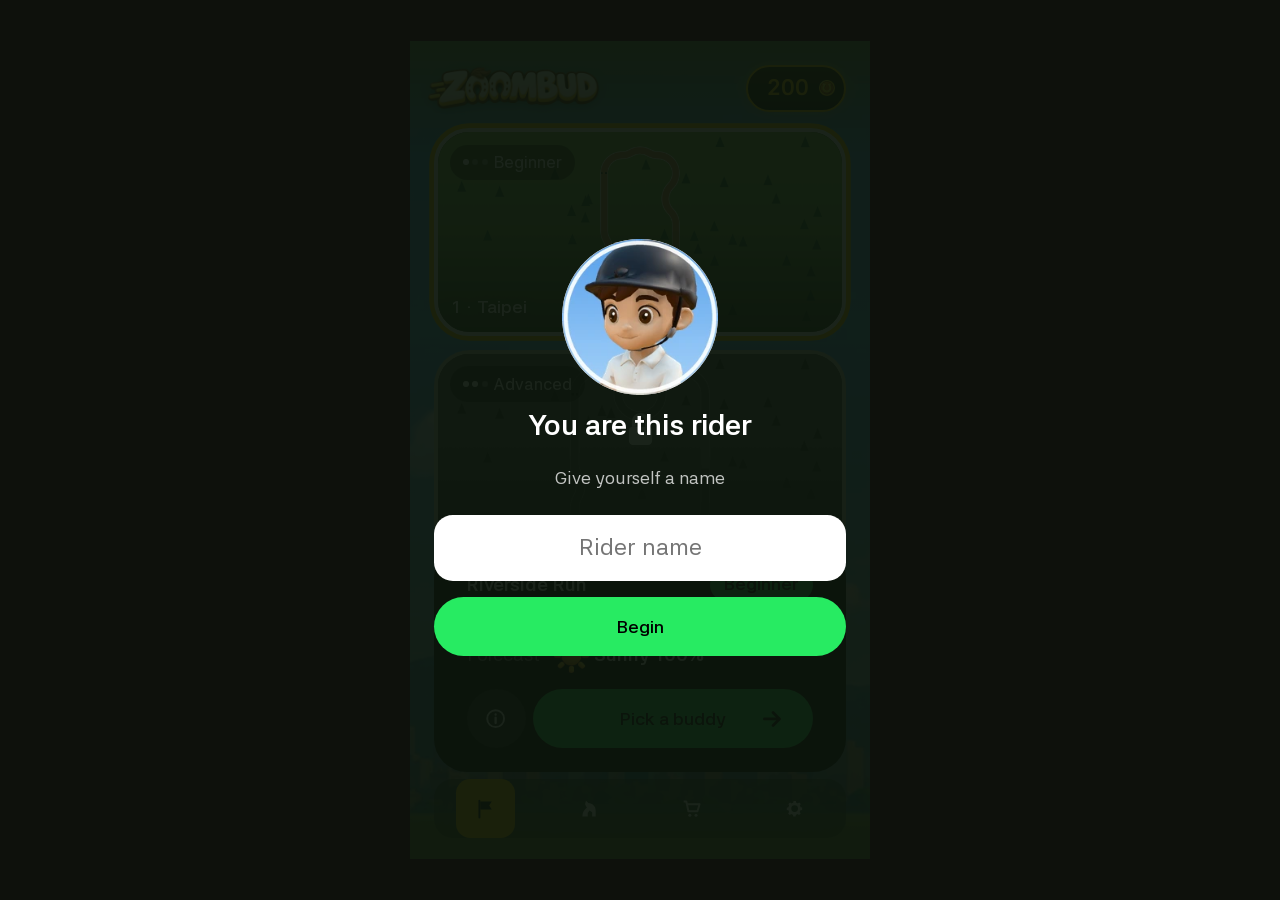
==== commit 355cbd8b: "Playtest build r756 Co-Authored-By: Claude Opus 5.5 <noreply@anthropic.com>" ====
--- a/index.html
+++ b/index.html
@@ -1,8 +1,8 @@
 <!doctype html>
-<html lang="en"><head><meta charset="UTF-8"><meta name="viewport" content="width=device-width, initial-scale=1, maximum-scale=1, user-scalable=no, viewport-fit=cover"><meta name="theme-color" content="#15100b"><meta name="apple-mobile-web-app-capable" content="yes"><meta name="apple-mobile-web-app-status-bar-style" content="default"><meta name="description" content="Charge, let go, dash. Raise your buddies and race the world."><title>ZOOMBUD 衝吧蹄蹄</title><link rel="icon" href="icon-192.png" type="image/png"><link rel="apple-touch-icon" href="apple-touch-icon.png"><link rel="manifest" href="manifest.webmanifest"><link rel="stylesheet" href="ui/ui.css?v=r749"><link rel="stylesheet" href="ui/ui-v2.css?v=r749"><style>html,body{margin:0;height:100%;background:#15100b}html{-webkit-user-select:none;user-select:none;-webkit-touch-callout:none;-webkit-tap-highlight-color:transparent;touch-action:manipulation}input,textarea{-webkit-user-select:text;user-select:text;-webkit-touch-callout:default}img{-webkit-user-drag:none}/* the first thing seen: the cover (2026-10-11, the user), the wordmark in its sky, the loading line at its foot */
+<html lang="en"><head><meta charset="UTF-8"><meta name="viewport" content="width=device-width, initial-scale=1, maximum-scale=1, user-scalable=no, viewport-fit=cover"><meta name="theme-color" content="#15100b"><meta name="apple-mobile-web-app-capable" content="yes"><meta name="apple-mobile-web-app-status-bar-style" content="default"><meta name="description" content="Charge, let go, dash. Raise your buddies and race the world."><title>ZOOMBUD 衝吧蹄蹄</title><link rel="icon" href="icon-192.png" type="image/png"><link rel="apple-touch-icon" href="apple-touch-icon.png"><link rel="manifest" href="manifest.webmanifest"><link rel="stylesheet" href="ui/ui.css?v=r756"><link rel="stylesheet" href="ui/ui-v2.css?v=r756"><style>html,body{margin:0;height:100%;background:#15100b}html{-webkit-user-select:none;user-select:none;-webkit-touch-callout:none;-webkit-tap-highlight-color:transparent;touch-action:manipulation}input,textarea{-webkit-user-select:text;user-select:text;-webkit-touch-callout:default}img{-webkit-user-drag:none}/* the first thing seen: the cover (2026-10-11, the user), the wordmark in its sky, the loading line at its foot */
 .boot{position:fixed;inset:0;z-index:99;transition:opacity .5s ease;display:flex;flex-direction:column;align-items:center;justify-content:space-between;box-sizing:border-box;padding:9vh 6vw 7vh;color:#fff;font:600 15px system-ui;text-align:center;background:#4a9be8 url(assets/ui/cover.webp?v=1) center/cover no-repeat;text-shadow:0 1px 6px rgb(0 0 0 / .6)}
 @media (min-aspect-ratio:1/1){.boot{background-image:url(assets/ui/cover-wide.webp?v=1);background-position:center 30%}}
 .boot img{width:min(88vw,430px);filter:drop-shadow(0 4px 8px rgb(60 35 10 / .35))}.boot small{align-self:center}.boot span{margin-top:auto}.boot i{display:block;width:min(60vw,260px);height:6px;margin-top:10px;border-radius:99px;background:rgb(0 0 0 / .35);overflow:hidden}.boot i b{display:block;width:6%;height:100%;border-radius:99px;background:#27eb62;transition:width .35s ease}.boot strong{font-size:28px;letter-spacing:.1em}</style><style>/* a game, not a document: no double-tap zoom on any element (the rule on html alone did not hold everywhere), no pull-to-bounce */
 *{touch-action:manipulation}html{overscroll-behavior:none}</style>
 <script>for(const e of['gesturestart','gesturechange','dblclick'])document.addEventListener(e,v=>v.preventDefault(),{passive:false});   // Safari's pinch zoom, and the double click</script>
-</head><body><div id="app"></div><div class="boot" role="status"><img alt="ZOOMBUD" src="assets/ui/logo_en.webp?v=1" onerror="this.remove()"><span>Loading your buddies...</span><i><b></b></i></div><script>/* The cover is the loading page (2026-10-12, the user): it stays until the first page is drawn AND the first models are in (home.js says so: the event zb-ready, after the race's own models and the chosen city's pictures), never less than 1.5 s, never more than 6; then it fades. zb-load (detail 0…1) moves its bar. zbMark(name): a checkpoint, ms from the page's start (window.__marks; ?perf lists them on the page). */window.zbMark=function(n){(window.__marks=window.__marks||[]).push([n,Math.round(performance.now())]);if(/[?&]perf/.test(location.search)){var p=document.getElementById('zb-perf')||document.body.appendChild(Object.assign(document.createElement('pre'),{id:'zb-perf'}));p.style.cssText='position:fixed;left:6px;top:6px;z-index:200;margin:0;padding:6px 8px;border-radius:8px;background:rgba(0,0,0,.72);color:#fff;font:11px/1.35 ui-monospace,monospace;pointer-events:none;white-space:pre';p.textContent=window.__marks.map(function(m){return (m[1]/1000).toFixed(2)+'  '+m[0]}).join('\n')}};(function(){var t0=Date.now(),app=document.getElementById('app'),b=document.querySelector('.boot'),drawn=false,ready=false,gone=false;function off(){if(gone||!drawn||!ready)return;gone=true;setTimeout(function(){window.zbMark('cover off');b.style.opacity=0;b.style.pointerEvents='none';setTimeout(function(){b.remove()},600)},Math.max(0,1500-(Date.now()-t0)))}var o=new MutationObserver(function(){if(!app.children.length)return;o.disconnect();drawn=true;window.zbMark('first page');off()});o.observe(app,{childList:true});addEventListener('zb-ready',function(){ready=true;off()});addEventListener('zb-load',function(e){var i=b.querySelector('i b');if(i)i.style.width=Math.round(e.detail*100)+'%'});setTimeout(function(){ready=true;off()},6000)})();(function(){var zh;try{zh=(localStorage.getItem('hoofbeat.lang.v1')||(/^zh/i.test(navigator.language||'zh')?'zh':'en'))==='zh'}catch(e){zh=true}if(zh){var b=document.querySelector('.boot');b.querySelector('img').src='assets/ui/logo_zh.webp?v=1';b.querySelector('span').textContent='夥伴們正在集合…'}})()</script><script>/* the frame is as tall as what can be seen: in some phone browsers the page is laid out taller than the part between the browser's bars (Chrome on iOS, 2026-10-05: 46 px taller, the top or the bottom ended up under a bar). --app-h is used by home.css and slice.css; not while typing (the keyboard) or zoomed */(function(){var v=window.visualViewport;if(!v)return;function fit(){var a=document.activeElement;if(a&&/^(INPUT|TEXTAREA)$/.test(a.tagName)||Math.abs(v.scale-1)>.01)return;document.documentElement.style.setProperty('--app-h',v.height+'px');if(v.offsetTop||window.scrollY)window.scrollTo(0,0)}fit();v.addEventListener('resize',fit);v.addEventListener('scroll',fit)})()</script><script>/* a game, not a page of text (2026-10-05, the user: on the phone a long press selected text and brought up the copy / paste bar): nothing is selectable (the style above), and no long-press / right-click menu except in a field to type in */addEventListener('contextmenu',function(e){if(!(e.target.closest&&e.target.closest('input,textarea')))e.preventDefault()})</script><script>/* boot guard: if the app never starts (a phone missing a feature), say so and show the error to screenshot */var bootErr=[];addEventListener('error',function(e){bootErr.push(e.message+' @'+(e.filename||'').split('/').pop()+':'+e.lineno)});setTimeout(function(){var b=document.querySelector('.boot');if(b)b.innerHTML='<strong>ZOOMBUD</strong><span>載入失敗，請截圖回報</span><small style="max-width:80vw;opacity:.7;font:12px system-ui">'+(bootErr.join('<br>')||navigator.userAgent)+'</small>'},15000)</script><script type="module" src="app-flow.js?v=r749"></script></body></html>
+</head><body><div id="app"></div><div class="boot" role="status"><img alt="ZOOMBUD" src="assets/ui/logo_en.webp?v=1" onerror="this.remove()"><span>Loading your buddies...</span><i><b></b></i></div><script>/* The cover is the loading page (2026-10-12, the user): it stays until the first page is drawn AND the first models are in (home.js says so: the event zb-ready, after the race's own models and the chosen city's pictures), never less than 1.5 s, never more than 6; then it fades. zb-load (detail 0…1) moves its bar. zbMark(name): a checkpoint, ms from the page's start (window.__marks; ?perf lists them on the page). */window.zbMark=function(n){(window.__marks=window.__marks||[]).push([n,Math.round(performance.now())]);if(/[?&]perf/.test(location.search)){var p=document.getElementById('zb-perf')||document.body.appendChild(Object.assign(document.createElement('pre'),{id:'zb-perf'}));p.style.cssText='position:fixed;left:6px;top:6px;z-index:200;margin:0;padding:6px 8px;border-radius:8px;background:rgba(0,0,0,.72);color:#fff;font:11px/1.35 ui-monospace,monospace;pointer-events:none;white-space:pre';p.textContent=window.__marks.map(function(m){return (m[1]/1000).toFixed(2)+'  '+m[0]}).join('\n')}};(function(){var t0=Date.now(),app=document.getElementById('app'),b=document.querySelector('.boot'),drawn=false,ready=false,gone=false;function off(){if(gone||!drawn||!ready)return;gone=true;setTimeout(function(){window.zbMark('cover off');b.style.opacity=0;b.style.pointerEvents='none';setTimeout(function(){b.remove()},600)},Math.max(0,1500-(Date.now()-t0)))}var o=new MutationObserver(function(){if(!app.children.length)return;o.disconnect();drawn=true;window.zbMark('first page');off()});o.observe(app,{childList:true});addEventListener('zb-ready',function(){ready=true;off()});addEventListener('zb-load',function(e){var i=b.querySelector('i b');if(i)i.style.width=Math.round(e.detail*100)+'%'});setTimeout(function(){ready=true;off()},6000)})();(function(){var zh;try{zh=(localStorage.getItem('hoofbeat.lang.v1')||(/^zh/i.test(navigator.language||'zh')?'zh':'en'))==='zh'}catch(e){zh=true}if(zh){var b=document.querySelector('.boot');b.querySelector('img').src='assets/ui/logo_zh.webp?v=1';b.querySelector('span').textContent='夥伴們正在集合…'}})()</script><script>/* the frame is as tall as what can be seen: in some phone browsers the page is laid out taller than the part between the browser's bars (Chrome on iOS, 2026-10-05: 46 px taller, the top or the bottom ended up under a bar). --app-h is used by home.css and slice.css; not while typing (the keyboard) or zoomed */(function(){var v=window.visualViewport;if(!v)return;function fit(){var a=document.activeElement;if(a&&/^(INPUT|TEXTAREA)$/.test(a.tagName)||Math.abs(v.scale-1)>.01)return;document.documentElement.style.setProperty('--app-h',v.height+'px');if(v.offsetTop||window.scrollY)window.scrollTo(0,0)}fit();v.addEventListener('resize',fit);v.addEventListener('scroll',fit)})()</script><script>/* a game, not a page of text (2026-10-05, the user: on the phone a long press selected text and brought up the copy / paste bar): nothing is selectable (the style above), and no long-press / right-click menu except in a field to type in */addEventListener('contextmenu',function(e){if(!(e.target.closest&&e.target.closest('input,textarea')))e.preventDefault()})</script><script>/* boot guard: if the app never starts (a phone missing a feature), say so and show the error to screenshot */var bootErr=[];addEventListener('error',function(e){bootErr.push(e.message+' @'+(e.filename||'').split('/').pop()+':'+e.lineno)});setTimeout(function(){var b=document.querySelector('.boot');if(b)b.innerHTML='<strong>ZOOMBUD</strong><span>載入失敗，請截圖回報</span><small style="max-width:80vw;opacity:.7;font:12px system-ui">'+(bootErr.join('<br>')||navigator.userAgent)+'</small>'},15000)</script><script type="module" src="app-flow.js?v=r756"></script></body></html>
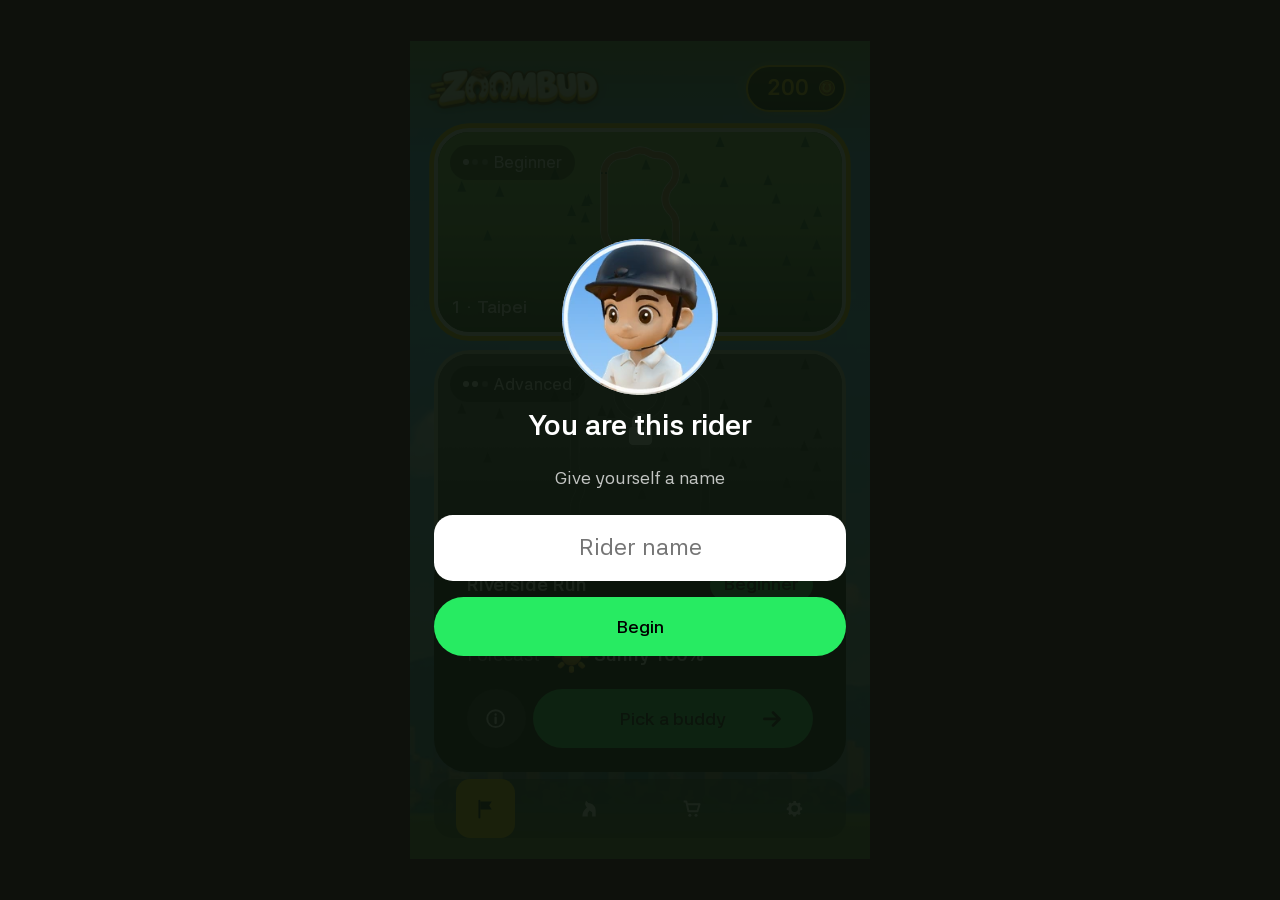
==== commit 596cc339: "Playtest build r758 Co-Authored-By: Claude Opus 5.5 <noreply@anthropic.com>" ====
--- a/index.html
+++ b/index.html
@@ -1,8 +1,8 @@
 <!doctype html>
-<html lang="en"><head><meta charset="UTF-8"><meta name="viewport" content="width=device-width, initial-scale=1, maximum-scale=1, user-scalable=no, viewport-fit=cover"><meta name="theme-color" content="#15100b"><meta name="apple-mobile-web-app-capable" content="yes"><meta name="apple-mobile-web-app-status-bar-style" content="default"><meta name="description" content="Charge, let go, dash. Raise your buddies and race the world."><title>ZOOMBUD 衝吧蹄蹄</title><link rel="icon" href="icon-192.png" type="image/png"><link rel="apple-touch-icon" href="apple-touch-icon.png"><link rel="manifest" href="manifest.webmanifest"><link rel="stylesheet" href="ui/ui.css?v=r756"><link rel="stylesheet" href="ui/ui-v2.css?v=r756"><style>html,body{margin:0;height:100%;background:#15100b}html{-webkit-user-select:none;user-select:none;-webkit-touch-callout:none;-webkit-tap-highlight-color:transparent;touch-action:manipulation}input,textarea{-webkit-user-select:text;user-select:text;-webkit-touch-callout:default}img{-webkit-user-drag:none}/* the first thing seen: the cover (2026-10-11, the user), the wordmark in its sky, the loading line at its foot */
+<html lang="en"><head><meta charset="UTF-8"><meta name="viewport" content="width=device-width, initial-scale=1, maximum-scale=1, user-scalable=no, viewport-fit=cover"><meta name="theme-color" content="#15100b"><meta name="apple-mobile-web-app-capable" content="yes"><meta name="apple-mobile-web-app-status-bar-style" content="default"><meta name="description" content="Charge, let go, dash. Raise your buddies and race the world."><title>ZOOMBUD 衝吧蹄蹄</title><link rel="icon" href="icon-192.png" type="image/png"><link rel="apple-touch-icon" href="apple-touch-icon.png"><link rel="manifest" href="manifest.webmanifest"><link rel="stylesheet" href="ui/ui.css?v=r758"><link rel="stylesheet" href="ui/ui-v2.css?v=r758"><style>html,body{margin:0;height:100%;background:#15100b}html{-webkit-user-select:none;user-select:none;-webkit-touch-callout:none;-webkit-tap-highlight-color:transparent;touch-action:manipulation}input,textarea{-webkit-user-select:text;user-select:text;-webkit-touch-callout:default}img{-webkit-user-drag:none}/* the first thing seen: the cover (2026-10-11, the user), the wordmark in its sky, the loading line at its foot */
 .boot{position:fixed;inset:0;z-index:99;transition:opacity .5s ease;display:flex;flex-direction:column;align-items:center;justify-content:space-between;box-sizing:border-box;padding:9vh 6vw 7vh;color:#fff;font:600 15px system-ui;text-align:center;background:#4a9be8 url(assets/ui/cover.webp?v=1) center/cover no-repeat;text-shadow:0 1px 6px rgb(0 0 0 / .6)}
 @media (min-aspect-ratio:1/1){.boot{background-image:url(assets/ui/cover-wide.webp?v=1);background-position:center 30%}}
 .boot img{width:min(88vw,430px);filter:drop-shadow(0 4px 8px rgb(60 35 10 / .35))}.boot small{align-self:center}.boot span{margin-top:auto}.boot i{display:block;width:min(60vw,260px);height:6px;margin-top:10px;border-radius:99px;background:rgb(0 0 0 / .35);overflow:hidden}.boot i b{display:block;width:6%;height:100%;border-radius:99px;background:#27eb62;transition:width .35s ease}.boot strong{font-size:28px;letter-spacing:.1em}</style><style>/* a game, not a document: no double-tap zoom on any element (the rule on html alone did not hold everywhere), no pull-to-bounce */
 *{touch-action:manipulation}html{overscroll-behavior:none}</style>
 <script>for(const e of['gesturestart','gesturechange','dblclick'])document.addEventListener(e,v=>v.preventDefault(),{passive:false});   // Safari's pinch zoom, and the double click</script>
-</head><body><div id="app"></div><div class="boot" role="status"><img alt="ZOOMBUD" src="assets/ui/logo_en.webp?v=1" onerror="this.remove()"><span>Loading your buddies...</span><i><b></b></i></div><script>/* The cover is the loading page (2026-10-12, the user): it stays until the first page is drawn AND the first models are in (home.js says so: the event zb-ready, after the race's own models and the chosen city's pictures), never less than 1.5 s, never more than 6; then it fades. zb-load (detail 0…1) moves its bar. zbMark(name): a checkpoint, ms from the page's start (window.__marks; ?perf lists them on the page). */window.zbMark=function(n){(window.__marks=window.__marks||[]).push([n,Math.round(performance.now())]);if(/[?&]perf/.test(location.search)){var p=document.getElementById('zb-perf')||document.body.appendChild(Object.assign(document.createElement('pre'),{id:'zb-perf'}));p.style.cssText='position:fixed;left:6px;top:6px;z-index:200;margin:0;padding:6px 8px;border-radius:8px;background:rgba(0,0,0,.72);color:#fff;font:11px/1.35 ui-monospace,monospace;pointer-events:none;white-space:pre';p.textContent=window.__marks.map(function(m){return (m[1]/1000).toFixed(2)+'  '+m[0]}).join('\n')}};(function(){var t0=Date.now(),app=document.getElementById('app'),b=document.querySelector('.boot'),drawn=false,ready=false,gone=false;function off(){if(gone||!drawn||!ready)return;gone=true;setTimeout(function(){window.zbMark('cover off');b.style.opacity=0;b.style.pointerEvents='none';setTimeout(function(){b.remove()},600)},Math.max(0,1500-(Date.now()-t0)))}var o=new MutationObserver(function(){if(!app.children.length)return;o.disconnect();drawn=true;window.zbMark('first page');off()});o.observe(app,{childList:true});addEventListener('zb-ready',function(){ready=true;off()});addEventListener('zb-load',function(e){var i=b.querySelector('i b');if(i)i.style.width=Math.round(e.detail*100)+'%'});setTimeout(function(){ready=true;off()},6000)})();(function(){var zh;try{zh=(localStorage.getItem('hoofbeat.lang.v1')||(/^zh/i.test(navigator.language||'zh')?'zh':'en'))==='zh'}catch(e){zh=true}if(zh){var b=document.querySelector('.boot');b.querySelector('img').src='assets/ui/logo_zh.webp?v=1';b.querySelector('span').textContent='夥伴們正在集合…'}})()</script><script>/* the frame is as tall as what can be seen: in some phone browsers the page is laid out taller than the part between the browser's bars (Chrome on iOS, 2026-10-05: 46 px taller, the top or the bottom ended up under a bar). --app-h is used by home.css and slice.css; not while typing (the keyboard) or zoomed */(function(){var v=window.visualViewport;if(!v)return;function fit(){var a=document.activeElement;if(a&&/^(INPUT|TEXTAREA)$/.test(a.tagName)||Math.abs(v.scale-1)>.01)return;document.documentElement.style.setProperty('--app-h',v.height+'px');if(v.offsetTop||window.scrollY)window.scrollTo(0,0)}fit();v.addEventListener('resize',fit);v.addEventListener('scroll',fit)})()</script><script>/* a game, not a page of text (2026-10-05, the user: on the phone a long press selected text and brought up the copy / paste bar): nothing is selectable (the style above), and no long-press / right-click menu except in a field to type in */addEventListener('contextmenu',function(e){if(!(e.target.closest&&e.target.closest('input,textarea')))e.preventDefault()})</script><script>/* boot guard: if the app never starts (a phone missing a feature), say so and show the error to screenshot */var bootErr=[];addEventListener('error',function(e){bootErr.push(e.message+' @'+(e.filename||'').split('/').pop()+':'+e.lineno)});setTimeout(function(){var b=document.querySelector('.boot');if(b)b.innerHTML='<strong>ZOOMBUD</strong><span>載入失敗，請截圖回報</span><small style="max-width:80vw;opacity:.7;font:12px system-ui">'+(bootErr.join('<br>')||navigator.userAgent)+'</small>'},15000)</script><script type="module" src="app-flow.js?v=r756"></script></body></html>
+</head><body><div id="app"></div><div class="boot" role="status"><img alt="ZOOMBUD" src="assets/ui/logo_en.webp?v=1" onerror="this.remove()"><span>Loading your buddies...</span><i><b></b></i></div><script>/* The cover is the loading page (2026-10-12, the user): it stays until the first page is drawn AND the first models are in (home.js says so: the event zb-ready, after the race's own models and the chosen city's pictures), never less than 1.5 s, never more than 6; then it fades. zb-load (detail 0…1) moves its bar. zbMark(name): a checkpoint, ms from the page's start (window.__marks; ?perf lists them on the page). */window.zbMark=function(n){(window.__marks=window.__marks||[]).push([n,Math.round(performance.now())]);if(/[?&]perf/.test(location.search)){var p=document.getElementById('zb-perf')||document.body.appendChild(Object.assign(document.createElement('pre'),{id:'zb-perf'}));p.style.cssText='position:fixed;left:6px;top:6px;z-index:200;margin:0;padding:6px 8px;border-radius:8px;background:rgba(0,0,0,.72);color:#fff;font:11px/1.35 ui-monospace,monospace;pointer-events:none;white-space:pre';p.textContent=window.__marks.map(function(m){return (m[1]/1000).toFixed(2)+'  '+m[0]}).join('\n')}};(function(){var t0=Date.now(),app=document.getElementById('app'),b=document.querySelector('.boot'),drawn=false,ready=false,gone=false;function off(){if(gone||!drawn||!ready)return;gone=true;setTimeout(function(){window.zbMark('cover off');b.style.opacity=0;b.style.pointerEvents='none';setTimeout(function(){b.remove()},600)},Math.max(0,1500-(Date.now()-t0)))}var o=new MutationObserver(function(){if(!app.children.length)return;o.disconnect();drawn=true;window.zbMark('first page');off()});o.observe(app,{childList:true});addEventListener('zb-ready',function(){ready=true;off()});addEventListener('zb-load',function(e){var i=b.querySelector('i b');if(i)i.style.width=Math.round(e.detail*100)+'%'});setTimeout(function(){ready=true;off()},6000)})();(function(){var zh;try{zh=(localStorage.getItem('hoofbeat.lang.v1')||(/^zh/i.test(navigator.language||'zh')?'zh':'en'))==='zh'}catch(e){zh=true}if(zh){var b=document.querySelector('.boot');b.querySelector('img').src='assets/ui/logo_zh.webp?v=1';b.querySelector('span').textContent='夥伴們正在集合…'}})()</script><script>/* the frame is as tall as what can be seen: in some phone browsers the page is laid out taller than the part between the browser's bars (Chrome on iOS, 2026-10-05: 46 px taller, the top or the bottom ended up under a bar). --app-h is used by home.css and slice.css; not while typing (the keyboard) or zoomed */(function(){var v=window.visualViewport;if(!v)return;function fit(){var a=document.activeElement;if(a&&/^(INPUT|TEXTAREA)$/.test(a.tagName)||Math.abs(v.scale-1)>.01)return;document.documentElement.style.setProperty('--app-h',v.height+'px');if(v.offsetTop||window.scrollY)window.scrollTo(0,0)}fit();v.addEventListener('resize',fit);v.addEventListener('scroll',fit)})()</script><script>/* a game, not a page of text (2026-10-05, the user: on the phone a long press selected text and brought up the copy / paste bar): nothing is selectable (the style above), and no long-press / right-click menu except in a field to type in */addEventListener('contextmenu',function(e){if(!(e.target.closest&&e.target.closest('input,textarea')))e.preventDefault()})</script><script>/* boot guard: if the app never starts (a phone missing a feature), say so and show the error to screenshot */var bootErr=[];addEventListener('error',function(e){bootErr.push(e.message+' @'+(e.filename||'').split('/').pop()+':'+e.lineno)});setTimeout(function(){var b=document.querySelector('.boot');if(b)b.innerHTML='<strong>ZOOMBUD</strong><span>載入失敗，請截圖回報</span><small style="max-width:80vw;opacity:.7;font:12px system-ui">'+(bootErr.join('<br>')||navigator.userAgent)+'</small>'},15000)</script><script type="module" src="app-flow.js?v=r758"></script></body></html>
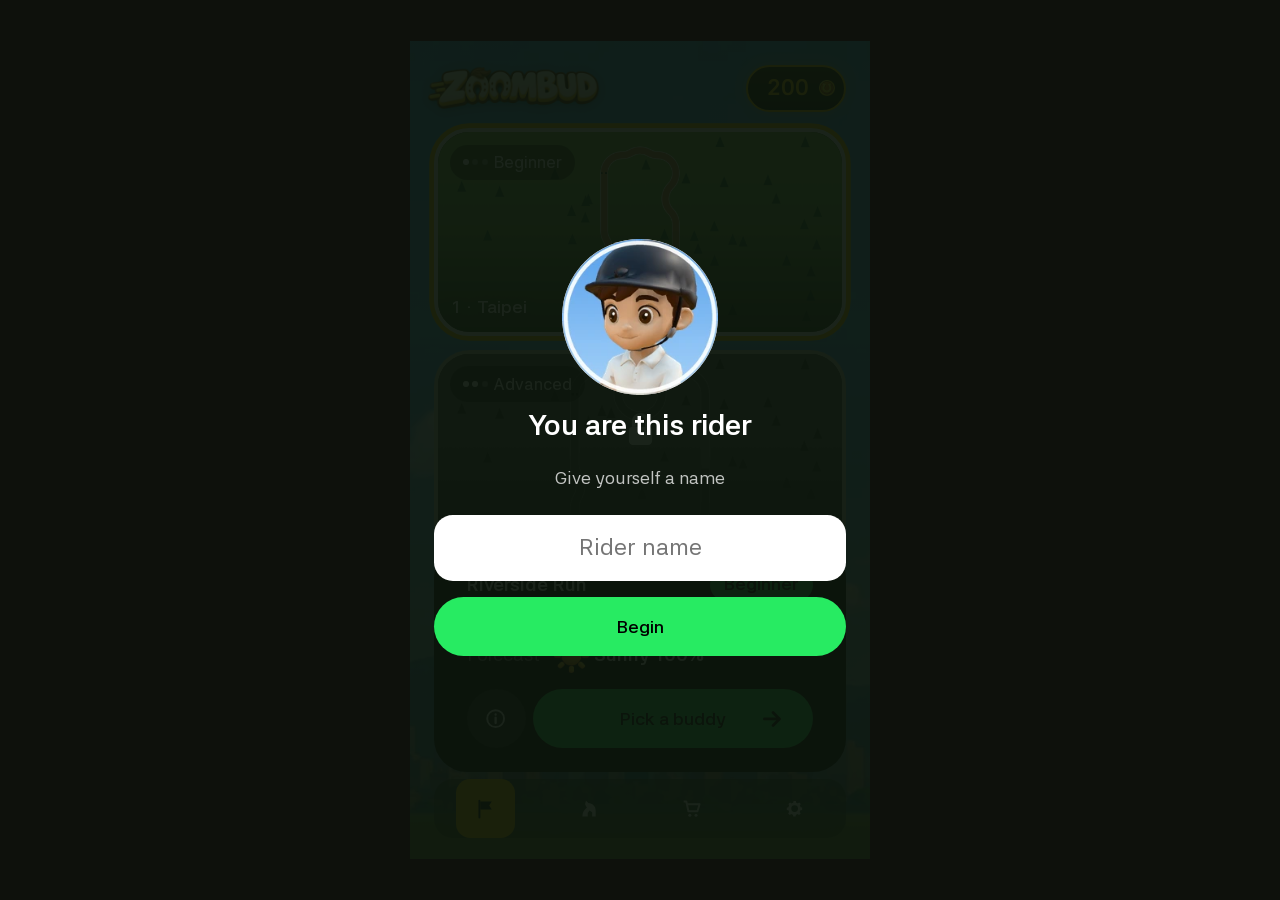
==== commit 4b0e41cc: "Playtest build r763 Co-Authored-By: Claude Opus 5.5 <noreply@anthropic.com>" ====
--- a/index.html
+++ b/index.html
@@ -1,8 +1,8 @@
 <!doctype html>
-<html lang="en"><head><meta charset="UTF-8"><meta name="viewport" content="width=device-width, initial-scale=1, maximum-scale=1, user-scalable=no, viewport-fit=cover"><meta name="theme-color" content="#15100b"><meta name="apple-mobile-web-app-capable" content="yes"><meta name="apple-mobile-web-app-status-bar-style" content="default"><meta name="description" content="Charge, let go, dash. Raise your buddies and race the world."><title>ZOOMBUD 衝吧蹄蹄</title><link rel="icon" href="icon-192.png" type="image/png"><link rel="apple-touch-icon" href="apple-touch-icon.png"><link rel="manifest" href="manifest.webmanifest"><link rel="stylesheet" href="ui/ui.css?v=r758"><link rel="stylesheet" href="ui/ui-v2.css?v=r758"><style>html,body{margin:0;height:100%;background:#15100b}html{-webkit-user-select:none;user-select:none;-webkit-touch-callout:none;-webkit-tap-highlight-color:transparent;touch-action:manipulation}input,textarea{-webkit-user-select:text;user-select:text;-webkit-touch-callout:default}img{-webkit-user-drag:none}/* the first thing seen: the cover (2026-10-11, the user), the wordmark in its sky, the loading line at its foot */
+<html lang="en"><head><meta charset="UTF-8"><meta name="viewport" content="width=device-width, initial-scale=1, maximum-scale=1, user-scalable=no, viewport-fit=cover"><meta name="theme-color" content="#15100b"><meta name="apple-mobile-web-app-capable" content="yes"><meta name="apple-mobile-web-app-status-bar-style" content="default"><meta name="description" content="Charge, let go, dash. Raise your buddies and race the world."><title>ZOOMBUD 衝吧蹄蹄</title><link rel="icon" href="icon-192.png" type="image/png"><link rel="apple-touch-icon" href="apple-touch-icon.png"><link rel="manifest" href="manifest.webmanifest"><link rel="stylesheet" href="ui/ui.css?v=r763"><link rel="stylesheet" href="ui/ui-v2.css?v=r763"><style>html,body{margin:0;height:100%;background:#15100b}html{-webkit-user-select:none;user-select:none;-webkit-touch-callout:none;-webkit-tap-highlight-color:transparent;touch-action:manipulation}input,textarea{-webkit-user-select:text;user-select:text;-webkit-touch-callout:default}img{-webkit-user-drag:none}/* the first thing seen: the cover (2026-10-11, the user), the wordmark in its sky, the loading line at its foot */
 .boot{position:fixed;inset:0;z-index:99;transition:opacity .5s ease;display:flex;flex-direction:column;align-items:center;justify-content:space-between;box-sizing:border-box;padding:9vh 6vw 7vh;color:#fff;font:600 15px system-ui;text-align:center;background:#4a9be8 url(assets/ui/cover.webp?v=1) center/cover no-repeat;text-shadow:0 1px 6px rgb(0 0 0 / .6)}
 @media (min-aspect-ratio:1/1){.boot{background-image:url(assets/ui/cover-wide.webp?v=1);background-position:center 30%}}
 .boot img{width:min(88vw,430px);filter:drop-shadow(0 4px 8px rgb(60 35 10 / .35))}.boot small{align-self:center}.boot span{margin-top:auto}.boot i{display:block;width:min(60vw,260px);height:6px;margin-top:10px;border-radius:99px;background:rgb(0 0 0 / .35);overflow:hidden}.boot i b{display:block;width:6%;height:100%;border-radius:99px;background:#27eb62;transition:width .35s ease}.boot strong{font-size:28px;letter-spacing:.1em}</style><style>/* a game, not a document: no double-tap zoom on any element (the rule on html alone did not hold everywhere), no pull-to-bounce */
 *{touch-action:manipulation}html{overscroll-behavior:none}</style>
 <script>for(const e of['gesturestart','gesturechange','dblclick'])document.addEventListener(e,v=>v.preventDefault(),{passive:false});   // Safari's pinch zoom, and the double click</script>
-</head><body><div id="app"></div><div class="boot" role="status"><img alt="ZOOMBUD" src="assets/ui/logo_en.webp?v=1" onerror="this.remove()"><span>Loading your buddies...</span><i><b></b></i></div><script>/* The cover is the loading page (2026-10-12, the user): it stays until the first page is drawn AND the first models are in (home.js says so: the event zb-ready, after the race's own models and the chosen city's pictures), never less than 1.5 s, never more than 6; then it fades. zb-load (detail 0…1) moves its bar. zbMark(name): a checkpoint, ms from the page's start (window.__marks; ?perf lists them on the page). */window.zbMark=function(n){(window.__marks=window.__marks||[]).push([n,Math.round(performance.now())]);if(/[?&]perf/.test(location.search)){var p=document.getElementById('zb-perf')||document.body.appendChild(Object.assign(document.createElement('pre'),{id:'zb-perf'}));p.style.cssText='position:fixed;left:6px;top:6px;z-index:200;margin:0;padding:6px 8px;border-radius:8px;background:rgba(0,0,0,.72);color:#fff;font:11px/1.35 ui-monospace,monospace;pointer-events:none;white-space:pre';p.textContent=window.__marks.map(function(m){return (m[1]/1000).toFixed(2)+'  '+m[0]}).join('\n')}};(function(){var t0=Date.now(),app=document.getElementById('app'),b=document.querySelector('.boot'),drawn=false,ready=false,gone=false;function off(){if(gone||!drawn||!ready)return;gone=true;setTimeout(function(){window.zbMark('cover off');b.style.opacity=0;b.style.pointerEvents='none';setTimeout(function(){b.remove()},600)},Math.max(0,1500-(Date.now()-t0)))}var o=new MutationObserver(function(){if(!app.children.length)return;o.disconnect();drawn=true;window.zbMark('first page');off()});o.observe(app,{childList:true});addEventListener('zb-ready',function(){ready=true;off()});addEventListener('zb-load',function(e){var i=b.querySelector('i b');if(i)i.style.width=Math.round(e.detail*100)+'%'});setTimeout(function(){ready=true;off()},6000)})();(function(){var zh;try{zh=(localStorage.getItem('hoofbeat.lang.v1')||(/^zh/i.test(navigator.language||'zh')?'zh':'en'))==='zh'}catch(e){zh=true}if(zh){var b=document.querySelector('.boot');b.querySelector('img').src='assets/ui/logo_zh.webp?v=1';b.querySelector('span').textContent='夥伴們正在集合…'}})()</script><script>/* the frame is as tall as what can be seen: in some phone browsers the page is laid out taller than the part between the browser's bars (Chrome on iOS, 2026-10-05: 46 px taller, the top or the bottom ended up under a bar). --app-h is used by home.css and slice.css; not while typing (the keyboard) or zoomed */(function(){var v=window.visualViewport;if(!v)return;function fit(){var a=document.activeElement;if(a&&/^(INPUT|TEXTAREA)$/.test(a.tagName)||Math.abs(v.scale-1)>.01)return;document.documentElement.style.setProperty('--app-h',v.height+'px');if(v.offsetTop||window.scrollY)window.scrollTo(0,0)}fit();v.addEventListener('resize',fit);v.addEventListener('scroll',fit)})()</script><script>/* a game, not a page of text (2026-10-05, the user: on the phone a long press selected text and brought up the copy / paste bar): nothing is selectable (the style above), and no long-press / right-click menu except in a field to type in */addEventListener('contextmenu',function(e){if(!(e.target.closest&&e.target.closest('input,textarea')))e.preventDefault()})</script><script>/* boot guard: if the app never starts (a phone missing a feature), say so and show the error to screenshot */var bootErr=[];addEventListener('error',function(e){bootErr.push(e.message+' @'+(e.filename||'').split('/').pop()+':'+e.lineno)});setTimeout(function(){var b=document.querySelector('.boot');if(b)b.innerHTML='<strong>ZOOMBUD</strong><span>載入失敗，請截圖回報</span><small style="max-width:80vw;opacity:.7;font:12px system-ui">'+(bootErr.join('<br>')||navigator.userAgent)+'</small>'},15000)</script><script type="module" src="app-flow.js?v=r758"></script></body></html>
+</head><body><div id="app"></div><div class="boot" role="status"><img alt="ZOOMBUD" src="assets/ui/logo_en.webp?v=1" onerror="this.remove()"><span>Loading your buddies...</span><i><b></b></i></div><script>/* The cover is the loading page (2026-10-12, the user): it stays until the first page is drawn AND the first models are in (home.js says so: the event zb-ready, after the race's own models and the chosen city's pictures), never less than 1.5 s, never more than 6; then it fades. zb-load (detail 0…1) moves its bar. zbMark(name): a checkpoint, ms from the page's start (window.__marks; ?perf lists them on the page). */window.zbMark=function(n){(window.__marks=window.__marks||[]).push([n,Math.round(performance.now())]);if(/[?&]perf/.test(location.search)){var p=document.getElementById('zb-perf')||document.body.appendChild(Object.assign(document.createElement('pre'),{id:'zb-perf'}));p.style.cssText='position:fixed;left:6px;top:6px;z-index:200;margin:0;padding:6px 8px;border-radius:8px;background:rgba(0,0,0,.72);color:#fff;font:11px/1.35 ui-monospace,monospace;pointer-events:none;white-space:pre';p.textContent=window.__marks.map(function(m){return (m[1]/1000).toFixed(2)+'  '+m[0]}).join('\n')}};(function(){var t0=Date.now(),app=document.getElementById('app'),b=document.querySelector('.boot'),drawn=false,ready=false,gone=false;function off(){if(gone||!drawn||!ready)return;gone=true;setTimeout(function(){window.zbMark('cover off');b.style.opacity=0;b.style.pointerEvents='none';setTimeout(function(){b.remove()},600)},Math.max(0,1500-(Date.now()-t0)))}var o=new MutationObserver(function(){if(!app.children.length)return;o.disconnect();drawn=true;window.zbMark('first page');off()});o.observe(app,{childList:true});addEventListener('zb-ready',function(){ready=true;off()});addEventListener('zb-load',function(e){var i=b.querySelector('i b');if(i)i.style.width=Math.round(e.detail*100)+'%'});setTimeout(function(){ready=true;off()},6000)})();(function(){var zh;try{zh=(localStorage.getItem('hoofbeat.lang.v1')||(/^zh/i.test(navigator.language||'zh')?'zh':'en'))==='zh'}catch(e){zh=true}if(zh){var b=document.querySelector('.boot');b.querySelector('img').src='assets/ui/logo_zh.webp?v=1';b.querySelector('span').textContent='夥伴們正在集合…'}})()</script><script>/* the frame is as tall as what can be seen: in some phone browsers the page is laid out taller than the part between the browser's bars (Chrome on iOS, 2026-10-05: 46 px taller, the top or the bottom ended up under a bar). --app-h is used by home.css and slice.css; not while typing (the keyboard) or zoomed */(function(){var v=window.visualViewport;if(!v)return;function fit(){var a=document.activeElement;if(a&&/^(INPUT|TEXTAREA)$/.test(a.tagName)||Math.abs(v.scale-1)>.01)return;document.documentElement.style.setProperty('--app-h',v.height+'px');if(v.offsetTop||window.scrollY)window.scrollTo(0,0)}fit();v.addEventListener('resize',fit);v.addEventListener('scroll',fit)})()</script><script>/* a game, not a page of text (2026-10-05, the user: on the phone a long press selected text and brought up the copy / paste bar): nothing is selectable (the style above), and no long-press / right-click menu except in a field to type in */addEventListener('contextmenu',function(e){if(!(e.target.closest&&e.target.closest('input,textarea')))e.preventDefault()})</script><script>/* boot guard: if the app never starts (a phone missing a feature), say so and show the error to screenshot */var bootErr=[];addEventListener('error',function(e){bootErr.push(e.message+' @'+(e.filename||'').split('/').pop()+':'+e.lineno)});setTimeout(function(){var b=document.querySelector('.boot');if(b)b.innerHTML='<strong>ZOOMBUD</strong><span>載入失敗，請截圖回報</span><small style="max-width:80vw;opacity:.7;font:12px system-ui">'+(bootErr.join('<br>')||navigator.userAgent)+'</small>'},15000)</script><script type="module" src="app-flow.js?v=r763"></script></body></html>
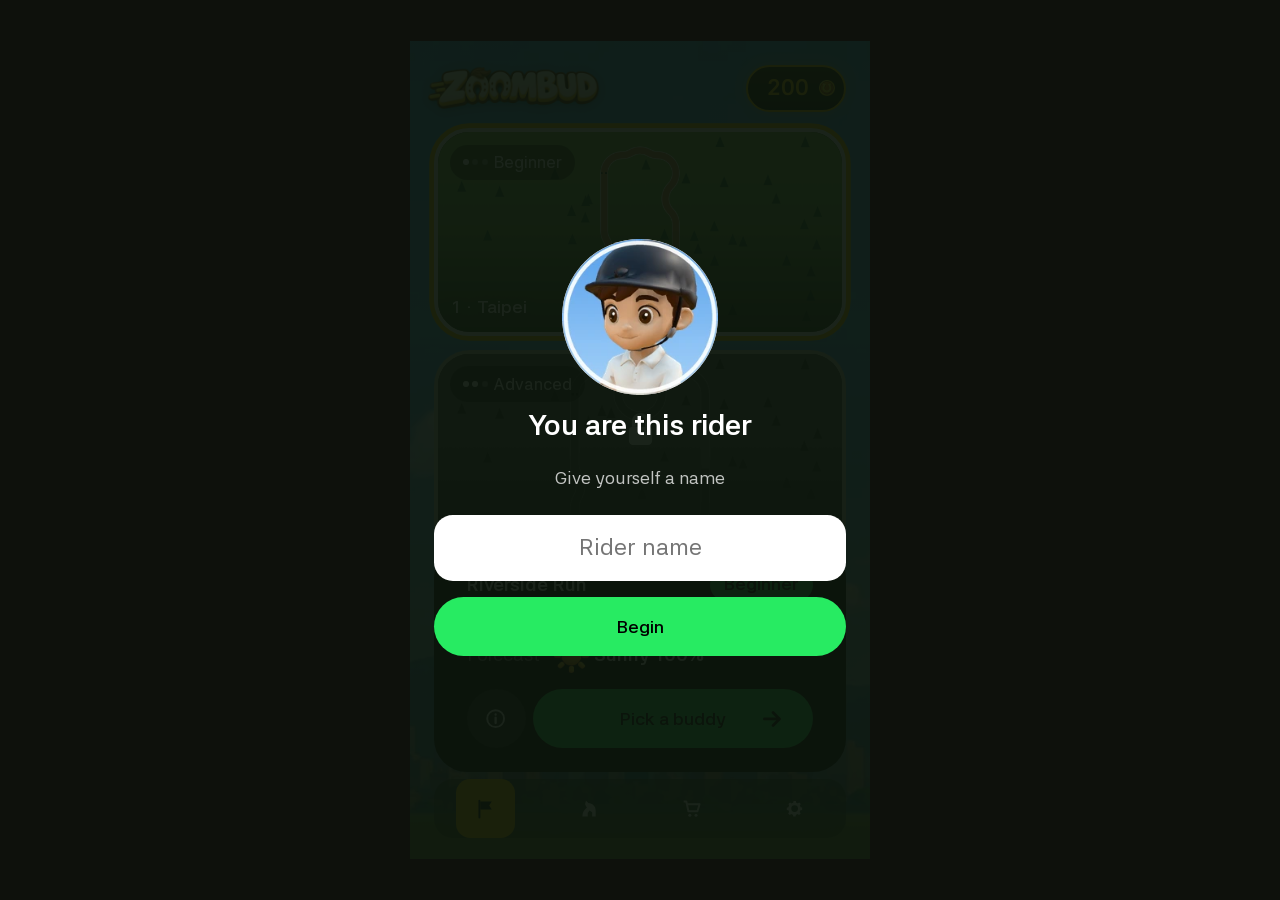
==== commit 6a189e9a: "Playtest build r764 Co-Authored-By: Claude Opus 5.5 <noreply@anthropic.com>" ====
--- a/index.html
+++ b/index.html
@@ -1,8 +1,8 @@
 <!doctype html>
-<html lang="en"><head><meta charset="UTF-8"><meta name="viewport" content="width=device-width, initial-scale=1, maximum-scale=1, user-scalable=no, viewport-fit=cover"><meta name="theme-color" content="#15100b"><meta name="apple-mobile-web-app-capable" content="yes"><meta name="apple-mobile-web-app-status-bar-style" content="default"><meta name="description" content="Charge, let go, dash. Raise your buddies and race the world."><title>ZOOMBUD 衝吧蹄蹄</title><link rel="icon" href="icon-192.png" type="image/png"><link rel="apple-touch-icon" href="apple-touch-icon.png"><link rel="manifest" href="manifest.webmanifest"><link rel="stylesheet" href="ui/ui.css?v=r763"><link rel="stylesheet" href="ui/ui-v2.css?v=r763"><style>html,body{margin:0;height:100%;background:#15100b}html{-webkit-user-select:none;user-select:none;-webkit-touch-callout:none;-webkit-tap-highlight-color:transparent;touch-action:manipulation}input,textarea{-webkit-user-select:text;user-select:text;-webkit-touch-callout:default}img{-webkit-user-drag:none}/* the first thing seen: the cover (2026-10-11, the user), the wordmark in its sky, the loading line at its foot */
+<html lang="en"><head><meta charset="UTF-8"><meta name="viewport" content="width=device-width, initial-scale=1, maximum-scale=1, user-scalable=no, viewport-fit=cover"><meta name="theme-color" content="#15100b"><meta name="apple-mobile-web-app-capable" content="yes"><meta name="apple-mobile-web-app-status-bar-style" content="default"><meta name="description" content="Charge, let go, dash. Raise your buddies and race the world."><title>ZOOMBUD 衝吧蹄蹄</title><link rel="icon" href="icon-192.png" type="image/png"><link rel="apple-touch-icon" href="apple-touch-icon.png"><link rel="manifest" href="manifest.webmanifest"><link rel="stylesheet" href="ui/ui.css?v=r764"><link rel="stylesheet" href="ui/ui-v2.css?v=r764"><style>html,body{margin:0;height:100%;background:#15100b}html{-webkit-user-select:none;user-select:none;-webkit-touch-callout:none;-webkit-tap-highlight-color:transparent;touch-action:manipulation}input,textarea{-webkit-user-select:text;user-select:text;-webkit-touch-callout:default}img{-webkit-user-drag:none}/* the first thing seen: the cover (2026-10-11, the user), the wordmark in its sky, the loading line at its foot */
 .boot{position:fixed;inset:0;z-index:99;transition:opacity .5s ease;display:flex;flex-direction:column;align-items:center;justify-content:space-between;box-sizing:border-box;padding:9vh 6vw 7vh;color:#fff;font:600 15px system-ui;text-align:center;background:#4a9be8 url(assets/ui/cover.webp?v=1) center/cover no-repeat;text-shadow:0 1px 6px rgb(0 0 0 / .6)}
 @media (min-aspect-ratio:1/1){.boot{background-image:url(assets/ui/cover-wide.webp?v=1);background-position:center 30%}}
 .boot img{width:min(88vw,430px);filter:drop-shadow(0 4px 8px rgb(60 35 10 / .35))}.boot small{align-self:center}.boot span{margin-top:auto}.boot i{display:block;width:min(60vw,260px);height:6px;margin-top:10px;border-radius:99px;background:rgb(0 0 0 / .35);overflow:hidden}.boot i b{display:block;width:6%;height:100%;border-radius:99px;background:#27eb62;transition:width .35s ease}.boot strong{font-size:28px;letter-spacing:.1em}</style><style>/* a game, not a document: no double-tap zoom on any element (the rule on html alone did not hold everywhere), no pull-to-bounce */
 *{touch-action:manipulation}html{overscroll-behavior:none}</style>
 <script>for(const e of['gesturestart','gesturechange','dblclick'])document.addEventListener(e,v=>v.preventDefault(),{passive:false});   // Safari's pinch zoom, and the double click</script>
-</head><body><div id="app"></div><div class="boot" role="status"><img alt="ZOOMBUD" src="assets/ui/logo_en.webp?v=1" onerror="this.remove()"><span>Loading your buddies...</span><i><b></b></i></div><script>/* The cover is the loading page (2026-10-12, the user): it stays until the first page is drawn AND the first models are in (home.js says so: the event zb-ready, after the race's own models and the chosen city's pictures), never less than 1.5 s, never more than 6; then it fades. zb-load (detail 0…1) moves its bar. zbMark(name): a checkpoint, ms from the page's start (window.__marks; ?perf lists them on the page). */window.zbMark=function(n){(window.__marks=window.__marks||[]).push([n,Math.round(performance.now())]);if(/[?&]perf/.test(location.search)){var p=document.getElementById('zb-perf')||document.body.appendChild(Object.assign(document.createElement('pre'),{id:'zb-perf'}));p.style.cssText='position:fixed;left:6px;top:6px;z-index:200;margin:0;padding:6px 8px;border-radius:8px;background:rgba(0,0,0,.72);color:#fff;font:11px/1.35 ui-monospace,monospace;pointer-events:none;white-space:pre';p.textContent=window.__marks.map(function(m){return (m[1]/1000).toFixed(2)+'  '+m[0]}).join('\n')}};(function(){var t0=Date.now(),app=document.getElementById('app'),b=document.querySelector('.boot'),drawn=false,ready=false,gone=false;function off(){if(gone||!drawn||!ready)return;gone=true;setTimeout(function(){window.zbMark('cover off');b.style.opacity=0;b.style.pointerEvents='none';setTimeout(function(){b.remove()},600)},Math.max(0,1500-(Date.now()-t0)))}var o=new MutationObserver(function(){if(!app.children.length)return;o.disconnect();drawn=true;window.zbMark('first page');off()});o.observe(app,{childList:true});addEventListener('zb-ready',function(){ready=true;off()});addEventListener('zb-load',function(e){var i=b.querySelector('i b');if(i)i.style.width=Math.round(e.detail*100)+'%'});setTimeout(function(){ready=true;off()},6000)})();(function(){var zh;try{zh=(localStorage.getItem('hoofbeat.lang.v1')||(/^zh/i.test(navigator.language||'zh')?'zh':'en'))==='zh'}catch(e){zh=true}if(zh){var b=document.querySelector('.boot');b.querySelector('img').src='assets/ui/logo_zh.webp?v=1';b.querySelector('span').textContent='夥伴們正在集合…'}})()</script><script>/* the frame is as tall as what can be seen: in some phone browsers the page is laid out taller than the part between the browser's bars (Chrome on iOS, 2026-10-05: 46 px taller, the top or the bottom ended up under a bar). --app-h is used by home.css and slice.css; not while typing (the keyboard) or zoomed */(function(){var v=window.visualViewport;if(!v)return;function fit(){var a=document.activeElement;if(a&&/^(INPUT|TEXTAREA)$/.test(a.tagName)||Math.abs(v.scale-1)>.01)return;document.documentElement.style.setProperty('--app-h',v.height+'px');if(v.offsetTop||window.scrollY)window.scrollTo(0,0)}fit();v.addEventListener('resize',fit);v.addEventListener('scroll',fit)})()</script><script>/* a game, not a page of text (2026-10-05, the user: on the phone a long press selected text and brought up the copy / paste bar): nothing is selectable (the style above), and no long-press / right-click menu except in a field to type in */addEventListener('contextmenu',function(e){if(!(e.target.closest&&e.target.closest('input,textarea')))e.preventDefault()})</script><script>/* boot guard: if the app never starts (a phone missing a feature), say so and show the error to screenshot */var bootErr=[];addEventListener('error',function(e){bootErr.push(e.message+' @'+(e.filename||'').split('/').pop()+':'+e.lineno)});setTimeout(function(){var b=document.querySelector('.boot');if(b)b.innerHTML='<strong>ZOOMBUD</strong><span>載入失敗，請截圖回報</span><small style="max-width:80vw;opacity:.7;font:12px system-ui">'+(bootErr.join('<br>')||navigator.userAgent)+'</small>'},15000)</script><script type="module" src="app-flow.js?v=r763"></script></body></html>
+</head><body><div id="app"></div><div class="boot" role="status"><img alt="ZOOMBUD" src="assets/ui/logo_en.webp?v=1" onerror="this.remove()"><span>Loading your buddies...</span><i><b></b></i></div><script>/* The cover is the loading page (2026-10-12, the user): it stays until the first page is drawn AND the first models are in (home.js says so: the event zb-ready, after the race's own models and the chosen city's pictures), never less than 1.5 s, never more than 6; then it fades. zb-load (detail 0…1) moves its bar. zbMark(name): a checkpoint, ms from the page's start (window.__marks; ?perf lists them on the page). */window.zbMark=function(n){(window.__marks=window.__marks||[]).push([n,Math.round(performance.now())]);if(/[?&]perf/.test(location.search)){var p=document.getElementById('zb-perf')||document.body.appendChild(Object.assign(document.createElement('pre'),{id:'zb-perf'}));p.style.cssText='position:fixed;left:6px;top:6px;z-index:200;margin:0;padding:6px 8px;border-radius:8px;background:rgba(0,0,0,.72);color:#fff;font:11px/1.35 ui-monospace,monospace;pointer-events:none;white-space:pre';p.textContent=window.__marks.map(function(m){return (m[1]/1000).toFixed(2)+'  '+m[0]}).join('\n')}};(function(){var t0=Date.now(),app=document.getElementById('app'),b=document.querySelector('.boot'),drawn=false,ready=false,gone=false;function off(){if(gone||!drawn||!ready)return;gone=true;setTimeout(function(){window.zbMark('cover off');b.style.opacity=0;b.style.pointerEvents='none';setTimeout(function(){b.remove()},600)},Math.max(0,1500-(Date.now()-t0)))}var o=new MutationObserver(function(){if(!app.children.length)return;o.disconnect();drawn=true;window.zbMark('first page');off()});o.observe(app,{childList:true});addEventListener('zb-ready',function(){ready=true;off()});addEventListener('zb-load',function(e){var i=b.querySelector('i b');if(i)i.style.width=Math.round(e.detail*100)+'%'});setTimeout(function(){ready=true;off()},6000)})();(function(){var zh;try{zh=(localStorage.getItem('hoofbeat.lang.v1')||(/^zh/i.test(navigator.language||'zh')?'zh':'en'))==='zh'}catch(e){zh=true}if(zh){var b=document.querySelector('.boot');b.querySelector('img').src='assets/ui/logo_zh.webp?v=1';b.querySelector('span').textContent='夥伴們正在集合…'}})()</script><script>/* the frame is as tall as what can be seen: in some phone browsers the page is laid out taller than the part between the browser's bars (Chrome on iOS, 2026-10-05: 46 px taller, the top or the bottom ended up under a bar). --app-h is used by home.css and slice.css; not while typing (the keyboard) or zoomed */(function(){var v=window.visualViewport;if(!v)return;function fit(){var a=document.activeElement;if(a&&/^(INPUT|TEXTAREA)$/.test(a.tagName)||Math.abs(v.scale-1)>.01)return;document.documentElement.style.setProperty('--app-h',v.height+'px');if(v.offsetTop||window.scrollY)window.scrollTo(0,0)}fit();v.addEventListener('resize',fit);v.addEventListener('scroll',fit)})()</script><script>/* a game, not a page of text (2026-10-05, the user: on the phone a long press selected text and brought up the copy / paste bar): nothing is selectable (the style above), and no long-press / right-click menu except in a field to type in */addEventListener('contextmenu',function(e){if(!(e.target.closest&&e.target.closest('input,textarea')))e.preventDefault()})</script><script>/* boot guard: if the app never starts (a phone missing a feature), say so and show the error to screenshot */var bootErr=[];addEventListener('error',function(e){bootErr.push(e.message+' @'+(e.filename||'').split('/').pop()+':'+e.lineno)});setTimeout(function(){var b=document.querySelector('.boot');if(b)b.innerHTML='<strong>ZOOMBUD</strong><span>載入失敗，請截圖回報</span><small style="max-width:80vw;opacity:.7;font:12px system-ui">'+(bootErr.join('<br>')||navigator.userAgent)+'</small>'},15000)</script><script type="module" src="app-flow.js?v=r764"></script></body></html>
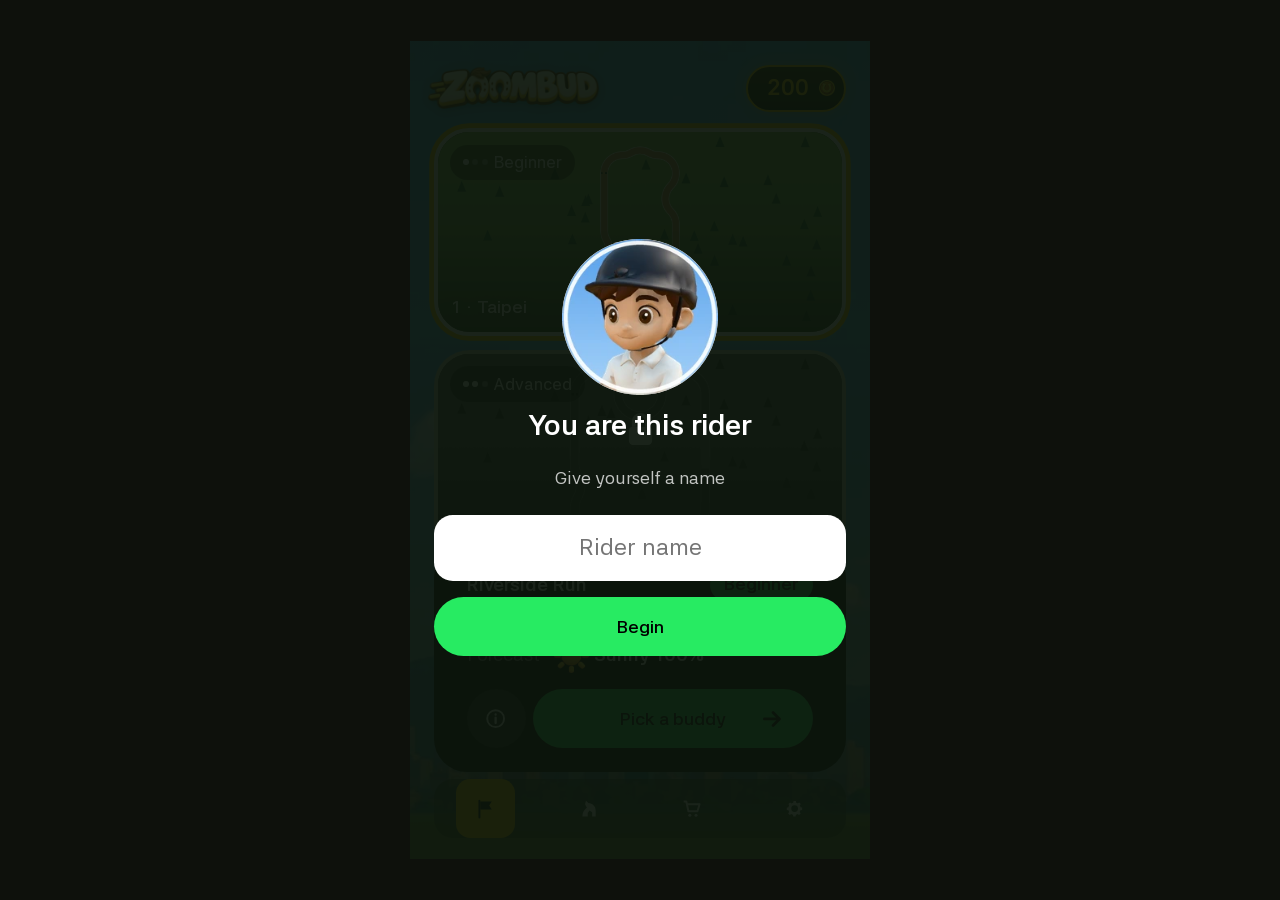
==== commit dead8fa6: "Playtest build r765 Co-Authored-By: Claude Opus 5.5 <noreply@anthropic.com>" ====
--- a/index.html
+++ b/index.html
@@ -1,8 +1,8 @@
 <!doctype html>
-<html lang="en"><head><meta charset="UTF-8"><meta name="viewport" content="width=device-width, initial-scale=1, maximum-scale=1, user-scalable=no, viewport-fit=cover"><meta name="theme-color" content="#15100b"><meta name="apple-mobile-web-app-capable" content="yes"><meta name="apple-mobile-web-app-status-bar-style" content="default"><meta name="description" content="Charge, let go, dash. Raise your buddies and race the world."><title>ZOOMBUD 衝吧蹄蹄</title><link rel="icon" href="icon-192.png" type="image/png"><link rel="apple-touch-icon" href="apple-touch-icon.png"><link rel="manifest" href="manifest.webmanifest"><link rel="stylesheet" href="ui/ui.css?v=r764"><link rel="stylesheet" href="ui/ui-v2.css?v=r764"><style>html,body{margin:0;height:100%;background:#15100b}html{-webkit-user-select:none;user-select:none;-webkit-touch-callout:none;-webkit-tap-highlight-color:transparent;touch-action:manipulation}input,textarea{-webkit-user-select:text;user-select:text;-webkit-touch-callout:default}img{-webkit-user-drag:none}/* the first thing seen: the cover (2026-10-11, the user), the wordmark in its sky, the loading line at its foot */
+<html lang="en"><head><meta charset="UTF-8"><meta name="viewport" content="width=device-width, initial-scale=1, maximum-scale=1, user-scalable=no, viewport-fit=cover"><meta name="theme-color" content="#15100b"><meta name="apple-mobile-web-app-capable" content="yes"><meta name="apple-mobile-web-app-status-bar-style" content="default"><meta name="description" content="Charge, let go, dash. Raise your buddies and race the world."><title>ZOOMBUD 衝吧蹄蹄</title><link rel="icon" href="icon-192.png" type="image/png"><link rel="apple-touch-icon" href="apple-touch-icon.png"><link rel="manifest" href="manifest.webmanifest"><link rel="stylesheet" href="ui/ui.css?v=r765"><link rel="stylesheet" href="ui/ui-v2.css?v=r765"><style>html,body{margin:0;height:100%;background:#15100b}html{-webkit-user-select:none;user-select:none;-webkit-touch-callout:none;-webkit-tap-highlight-color:transparent;touch-action:manipulation}input,textarea{-webkit-user-select:text;user-select:text;-webkit-touch-callout:default}img{-webkit-user-drag:none}/* the first thing seen: the cover (2026-10-11, the user), the wordmark in its sky, the loading line at its foot */
 .boot{position:fixed;inset:0;z-index:99;transition:opacity .5s ease;display:flex;flex-direction:column;align-items:center;justify-content:space-between;box-sizing:border-box;padding:9vh 6vw 7vh;color:#fff;font:600 15px system-ui;text-align:center;background:#4a9be8 url(assets/ui/cover.webp?v=1) center/cover no-repeat;text-shadow:0 1px 6px rgb(0 0 0 / .6)}
 @media (min-aspect-ratio:1/1){.boot{background-image:url(assets/ui/cover-wide.webp?v=1);background-position:center 30%}}
 .boot img{width:min(88vw,430px);filter:drop-shadow(0 4px 8px rgb(60 35 10 / .35))}.boot small{align-self:center}.boot span{margin-top:auto}.boot i{display:block;width:min(60vw,260px);height:6px;margin-top:10px;border-radius:99px;background:rgb(0 0 0 / .35);overflow:hidden}.boot i b{display:block;width:6%;height:100%;border-radius:99px;background:#27eb62;transition:width .35s ease}.boot strong{font-size:28px;letter-spacing:.1em}</style><style>/* a game, not a document: no double-tap zoom on any element (the rule on html alone did not hold everywhere), no pull-to-bounce */
 *{touch-action:manipulation}html{overscroll-behavior:none}</style>
 <script>for(const e of['gesturestart','gesturechange','dblclick'])document.addEventListener(e,v=>v.preventDefault(),{passive:false});   // Safari's pinch zoom, and the double click</script>
-</head><body><div id="app"></div><div class="boot" role="status"><img alt="ZOOMBUD" src="assets/ui/logo_en.webp?v=1" onerror="this.remove()"><span>Loading your buddies...</span><i><b></b></i></div><script>/* The cover is the loading page (2026-10-12, the user): it stays until the first page is drawn AND the first models are in (home.js says so: the event zb-ready, after the race's own models and the chosen city's pictures), never less than 1.5 s, never more than 6; then it fades. zb-load (detail 0…1) moves its bar. zbMark(name): a checkpoint, ms from the page's start (window.__marks; ?perf lists them on the page). */window.zbMark=function(n){(window.__marks=window.__marks||[]).push([n,Math.round(performance.now())]);if(/[?&]perf/.test(location.search)){var p=document.getElementById('zb-perf')||document.body.appendChild(Object.assign(document.createElement('pre'),{id:'zb-perf'}));p.style.cssText='position:fixed;left:6px;top:6px;z-index:200;margin:0;padding:6px 8px;border-radius:8px;background:rgba(0,0,0,.72);color:#fff;font:11px/1.35 ui-monospace,monospace;pointer-events:none;white-space:pre';p.textContent=window.__marks.map(function(m){return (m[1]/1000).toFixed(2)+'  '+m[0]}).join('\n')}};(function(){var t0=Date.now(),app=document.getElementById('app'),b=document.querySelector('.boot'),drawn=false,ready=false,gone=false;function off(){if(gone||!drawn||!ready)return;gone=true;setTimeout(function(){window.zbMark('cover off');b.style.opacity=0;b.style.pointerEvents='none';setTimeout(function(){b.remove()},600)},Math.max(0,1500-(Date.now()-t0)))}var o=new MutationObserver(function(){if(!app.children.length)return;o.disconnect();drawn=true;window.zbMark('first page');off()});o.observe(app,{childList:true});addEventListener('zb-ready',function(){ready=true;off()});addEventListener('zb-load',function(e){var i=b.querySelector('i b');if(i)i.style.width=Math.round(e.detail*100)+'%'});setTimeout(function(){ready=true;off()},6000)})();(function(){var zh;try{zh=(localStorage.getItem('hoofbeat.lang.v1')||(/^zh/i.test(navigator.language||'zh')?'zh':'en'))==='zh'}catch(e){zh=true}if(zh){var b=document.querySelector('.boot');b.querySelector('img').src='assets/ui/logo_zh.webp?v=1';b.querySelector('span').textContent='夥伴們正在集合…'}})()</script><script>/* the frame is as tall as what can be seen: in some phone browsers the page is laid out taller than the part between the browser's bars (Chrome on iOS, 2026-10-05: 46 px taller, the top or the bottom ended up under a bar). --app-h is used by home.css and slice.css; not while typing (the keyboard) or zoomed */(function(){var v=window.visualViewport;if(!v)return;function fit(){var a=document.activeElement;if(a&&/^(INPUT|TEXTAREA)$/.test(a.tagName)||Math.abs(v.scale-1)>.01)return;document.documentElement.style.setProperty('--app-h',v.height+'px');if(v.offsetTop||window.scrollY)window.scrollTo(0,0)}fit();v.addEventListener('resize',fit);v.addEventListener('scroll',fit)})()</script><script>/* a game, not a page of text (2026-10-05, the user: on the phone a long press selected text and brought up the copy / paste bar): nothing is selectable (the style above), and no long-press / right-click menu except in a field to type in */addEventListener('contextmenu',function(e){if(!(e.target.closest&&e.target.closest('input,textarea')))e.preventDefault()})</script><script>/* boot guard: if the app never starts (a phone missing a feature), say so and show the error to screenshot */var bootErr=[];addEventListener('error',function(e){bootErr.push(e.message+' @'+(e.filename||'').split('/').pop()+':'+e.lineno)});setTimeout(function(){var b=document.querySelector('.boot');if(b)b.innerHTML='<strong>ZOOMBUD</strong><span>載入失敗，請截圖回報</span><small style="max-width:80vw;opacity:.7;font:12px system-ui">'+(bootErr.join('<br>')||navigator.userAgent)+'</small>'},15000)</script><script type="module" src="app-flow.js?v=r764"></script></body></html>
+</head><body><div id="app"></div><div class="boot" role="status"><img alt="ZOOMBUD" src="assets/ui/logo_en.webp?v=1" onerror="this.remove()"><span>Loading your buddies...</span><i><b></b></i></div><script>/* The cover is the loading page (2026-10-12, the user): it stays until the first page is drawn AND the first models are in (home.js says so: the event zb-ready, after the race's own models and the chosen city's pictures), never less than 1.5 s, never more than 6; then it fades. zb-load (detail 0…1) moves its bar. zbMark(name): a checkpoint, ms from the page's start (window.__marks; ?perf lists them on the page). */window.zbMark=function(n){(window.__marks=window.__marks||[]).push([n,Math.round(performance.now())]);if(/[?&]perf/.test(location.search)){var p=document.getElementById('zb-perf')||document.body.appendChild(Object.assign(document.createElement('pre'),{id:'zb-perf'}));p.style.cssText='position:fixed;left:6px;top:6px;z-index:200;margin:0;padding:6px 8px;border-radius:8px;background:rgba(0,0,0,.72);color:#fff;font:11px/1.35 ui-monospace,monospace;pointer-events:none;white-space:pre';p.textContent=window.__marks.map(function(m){return (m[1]/1000).toFixed(2)+'  '+m[0]}).join('\n')}};(function(){var t0=Date.now(),app=document.getElementById('app'),b=document.querySelector('.boot'),drawn=false,ready=false,gone=false;function off(){if(gone||!drawn||!ready)return;gone=true;setTimeout(function(){window.zbMark('cover off');b.style.opacity=0;b.style.pointerEvents='none';setTimeout(function(){b.remove()},600)},Math.max(0,1500-(Date.now()-t0)))}var o=new MutationObserver(function(){if(!app.children.length)return;o.disconnect();drawn=true;window.zbMark('first page');off()});o.observe(app,{childList:true});addEventListener('zb-ready',function(){ready=true;off()});addEventListener('zb-load',function(e){var i=b.querySelector('i b');if(i)i.style.width=Math.round(e.detail*100)+'%'});setTimeout(function(){ready=true;off()},6000)})();(function(){var zh;try{zh=(localStorage.getItem('hoofbeat.lang.v1')||(/^zh/i.test(navigator.language||'zh')?'zh':'en'))==='zh'}catch(e){zh=true}if(zh){var b=document.querySelector('.boot');b.querySelector('img').src='assets/ui/logo_zh.webp?v=1';b.querySelector('span').textContent='夥伴們正在集合…'}})()</script><script>/* the frame is as tall as what can be seen: in some phone browsers the page is laid out taller than the part between the browser's bars (Chrome on iOS, 2026-10-05: 46 px taller, the top or the bottom ended up under a bar). --app-h is used by home.css and slice.css; not while typing (the keyboard) or zoomed */(function(){var v=window.visualViewport;if(!v)return;function fit(){var a=document.activeElement;if(a&&/^(INPUT|TEXTAREA)$/.test(a.tagName)||Math.abs(v.scale-1)>.01)return;document.documentElement.style.setProperty('--app-h',v.height+'px');if(v.offsetTop||window.scrollY)window.scrollTo(0,0)}fit();v.addEventListener('resize',fit);v.addEventListener('scroll',fit)})()</script><script>/* a game, not a page of text (2026-10-05, the user: on the phone a long press selected text and brought up the copy / paste bar): nothing is selectable (the style above), and no long-press / right-click menu except in a field to type in */addEventListener('contextmenu',function(e){if(!(e.target.closest&&e.target.closest('input,textarea')))e.preventDefault()})</script><script>/* boot guard: if the app never starts (a phone missing a feature), say so and show the error to screenshot */var bootErr=[];addEventListener('error',function(e){bootErr.push(e.message+' @'+(e.filename||'').split('/').pop()+':'+e.lineno)});setTimeout(function(){var b=document.querySelector('.boot');if(b)b.innerHTML='<strong>ZOOMBUD</strong><span>載入失敗，請截圖回報</span><small style="max-width:80vw;opacity:.7;font:12px system-ui">'+(bootErr.join('<br>')||navigator.userAgent)+'</small>'},15000)</script><script type="module" src="app-flow.js?v=r765"></script></body></html>
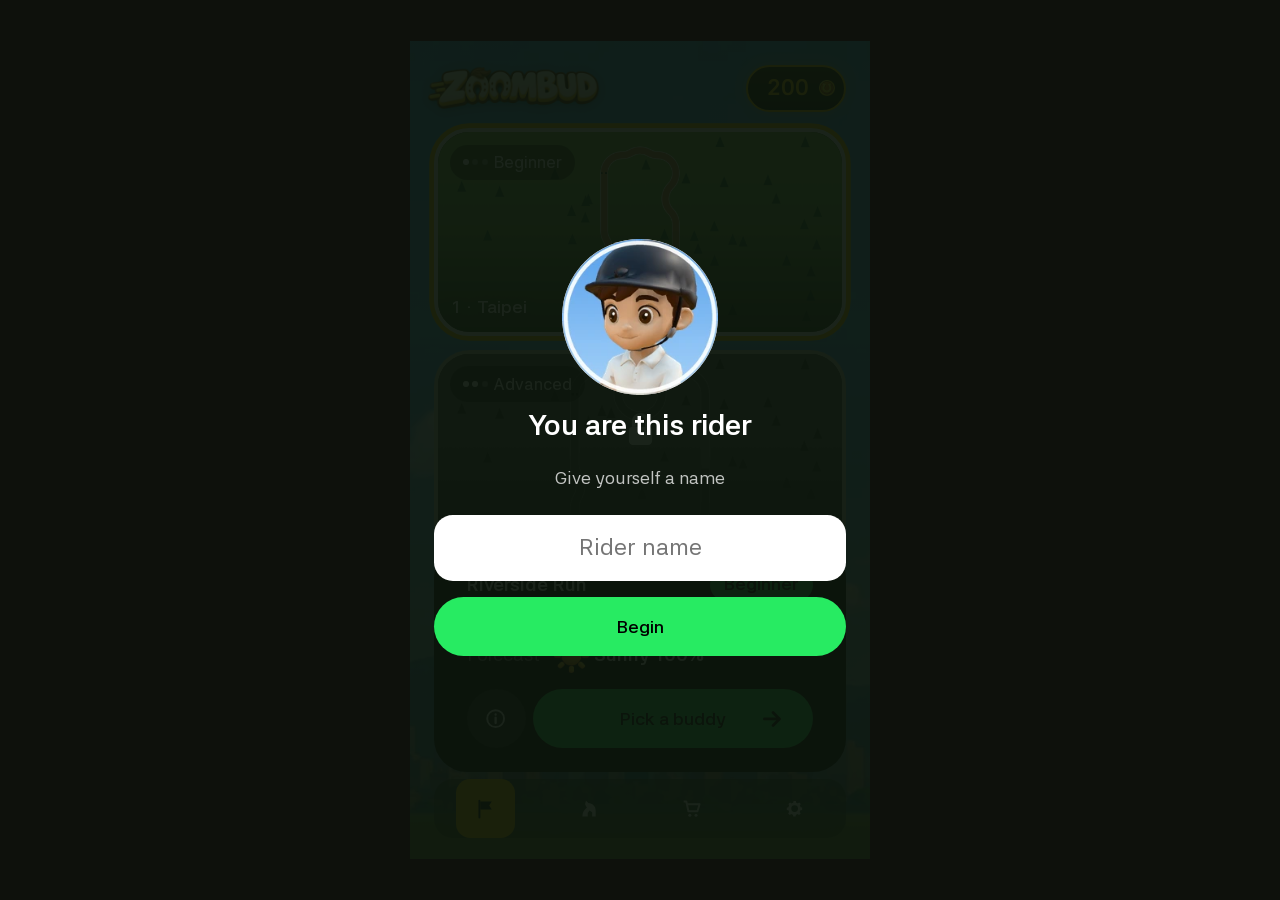
==== commit 5fe15a5f: "Playtest build r765 Co-Authored-By: Claude Opus 5.5 <noreply@anthropic.com>" ====
--- a/index.html
+++ b/index.html
@@ -5,4 +5,4 @@
 .boot img{width:min(88vw,430px);filter:drop-shadow(0 4px 8px rgb(60 35 10 / .35))}.boot small{align-self:center}.boot span{margin-top:auto}.boot i{display:block;width:min(60vw,260px);height:6px;margin-top:10px;border-radius:99px;background:rgb(0 0 0 / .35);overflow:hidden}.boot i b{display:block;width:6%;height:100%;border-radius:99px;background:#27eb62;transition:width .35s ease}.boot strong{font-size:28px;letter-spacing:.1em}</style><style>/* a game, not a document: no double-tap zoom on any element (the rule on html alone did not hold everywhere), no pull-to-bounce */
 *{touch-action:manipulation}html{overscroll-behavior:none}</style>
 <script>for(const e of['gesturestart','gesturechange','dblclick'])document.addEventListener(e,v=>v.preventDefault(),{passive:false});   // Safari's pinch zoom, and the double click</script>
-</head><body><div id="app"></div><div class="boot" role="status"><img alt="ZOOMBUD" src="assets/ui/logo_en.webp?v=1" onerror="this.remove()"><span>Loading your buddies...</span><i><b></b></i></div><script>/* The cover is the loading page (2026-10-12, the user): it stays until the first page is drawn AND the first models are in (home.js says so: the event zb-ready, after the race's own models and the chosen city's pictures), never less than 1.5 s, never more than 6; then it fades. zb-load (detail 0…1) moves its bar. zbMark(name): a checkpoint, ms from the page's start (window.__marks; ?perf lists them on the page). */window.zbMark=function(n){(window.__marks=window.__marks||[]).push([n,Math.round(performance.now())]);if(/[?&]perf/.test(location.search)){var p=document.getElementById('zb-perf')||document.body.appendChild(Object.assign(document.createElement('pre'),{id:'zb-perf'}));p.style.cssText='position:fixed;left:6px;top:6px;z-index:200;margin:0;padding:6px 8px;border-radius:8px;background:rgba(0,0,0,.72);color:#fff;font:11px/1.35 ui-monospace,monospace;pointer-events:none;white-space:pre';p.textContent=window.__marks.map(function(m){return (m[1]/1000).toFixed(2)+'  '+m[0]}).join('\n')}};(function(){var t0=Date.now(),app=document.getElementById('app'),b=document.querySelector('.boot'),drawn=false,ready=false,gone=false;function off(){if(gone||!drawn||!ready)return;gone=true;setTimeout(function(){window.zbMark('cover off');b.style.opacity=0;b.style.pointerEvents='none';setTimeout(function(){b.remove()},600)},Math.max(0,1500-(Date.now()-t0)))}var o=new MutationObserver(function(){if(!app.children.length)return;o.disconnect();drawn=true;window.zbMark('first page');off()});o.observe(app,{childList:true});addEventListener('zb-ready',function(){ready=true;off()});addEventListener('zb-load',function(e){var i=b.querySelector('i b');if(i)i.style.width=Math.round(e.detail*100)+'%'});setTimeout(function(){ready=true;off()},6000)})();(function(){var zh;try{zh=(localStorage.getItem('hoofbeat.lang.v1')||(/^zh/i.test(navigator.language||'zh')?'zh':'en'))==='zh'}catch(e){zh=true}if(zh){var b=document.querySelector('.boot');b.querySelector('img').src='assets/ui/logo_zh.webp?v=1';b.querySelector('span').textContent='夥伴們正在集合…'}})()</script><script>/* the frame is as tall as what can be seen: in some phone browsers the page is laid out taller than the part between the browser's bars (Chrome on iOS, 2026-10-05: 46 px taller, the top or the bottom ended up under a bar). --app-h is used by home.css and slice.css; not while typing (the keyboard) or zoomed */(function(){var v=window.visualViewport;if(!v)return;function fit(){var a=document.activeElement;if(a&&/^(INPUT|TEXTAREA)$/.test(a.tagName)||Math.abs(v.scale-1)>.01)return;document.documentElement.style.setProperty('--app-h',v.height+'px');if(v.offsetTop||window.scrollY)window.scrollTo(0,0)}fit();v.addEventListener('resize',fit);v.addEventListener('scroll',fit)})()</script><script>/* a game, not a page of text (2026-10-05, the user: on the phone a long press selected text and brought up the copy / paste bar): nothing is selectable (the style above), and no long-press / right-click menu except in a field to type in */addEventListener('contextmenu',function(e){if(!(e.target.closest&&e.target.closest('input,textarea')))e.preventDefault()})</script><script>/* boot guard: if the app never starts (a phone missing a feature), say so and show the error to screenshot */var bootErr=[];addEventListener('error',function(e){bootErr.push(e.message+' @'+(e.filename||'').split('/').pop()+':'+e.lineno)});setTimeout(function(){var b=document.querySelector('.boot');if(b)b.innerHTML='<strong>ZOOMBUD</strong><span>載入失敗，請截圖回報</span><small style="max-width:80vw;opacity:.7;font:12px system-ui">'+(bootErr.join('<br>')||navigator.userAgent)+'</small>'},15000)</script><script type="module" src="app-flow.js?v=r765"></script></body></html>
+<!--modulepreload--><link rel="modulepreload" href="i18n.js?v=r765"><link rel="modulepreload" href="i18n-strings.mjs?v=r765"><link rel="modulepreload" href="playable/home.js?v=r765"><link rel="modulepreload" href="playable/slice-app.js?v=r765"><link rel="modulepreload" href="race-hud.js?v=r765"><link rel="modulepreload" href="race-composition.mjs?v=r765"><link rel="modulepreload" href="presentation-config.mjs?v=r765"><link rel="modulepreload" href="playable/slice-config.mjs?v=r765"><link rel="modulepreload" href="course/courses.mjs?v=r765"><link rel="modulepreload" href="course/track.mjs"><link rel="modulepreload" href="course/themes.mjs?v=r765"><link rel="modulepreload" href="course/cities/index.mjs?v=r765"><link rel="modulepreload" href="course/cities/taipei.mjs?v=r765"><link rel="modulepreload" href="course/cities/tokyo.mjs?v=r765"><link rel="modulepreload" href="course/cities/paris.mjs?v=r765"><link rel="modulepreload" href="course/cities/stockholm.mjs?v=r765"><link rel="modulepreload" href="course/cities/seoul.mjs?v=r765"><link rel="modulepreload" href="course/cities/taipei2.mjs?v=r765"><link rel="modulepreload" href="course/cities/paris2.mjs?v=r765"><link rel="modulepreload" href="course/cities/tokyo2.mjs?v=r765"><link rel="modulepreload" href="course/cities/stockholm2.mjs?v=r765"><link rel="modulepreload" href="course/cities/seoul2.mjs?v=r765"><link rel="modulepreload" href="playable/progress.mjs?v=r765"><link rel="modulepreload" href="ui/ui.js?v=r765"><link rel="modulepreload" href="race-scene.js?v=r765"><link rel="modulepreload" href="track-presentation.mjs?v=r765"><link rel="modulepreload" href="presentation-path.mjs?v=r765"><link rel="modulepreload" href="approved-environment.js?v=r765"><link rel="modulepreload" href="vendor/three.module.min.js"><link rel="modulepreload" href="vendor/three.core.min.js"><link rel="modulepreload" href="visual-style.js?v=r765"><link rel="modulepreload" href="vendor/BufferGeometryUtils.js"><link rel="modulepreload" href="approved-assets.js?v=r765"><link rel="modulepreload" href="vendor/GLTFLoader.js"><link rel="modulepreload" href="vendor/SkeletonUtils.js"><link rel="modulepreload" href="race-world.js?v=r765"><link rel="modulepreload" href="game.js?v=r765"><link rel="modulepreload" href="course/assets.mjs?v=r765"><link rel="modulepreload" href="far-background.js?v=r765"><link rel="modulepreload" href="horse-model.js?v=r765"><link rel="modulepreload" href="track-projection.js?v=r765"><link rel="modulepreload" href="race-motion.js?v=r765"><link rel="modulepreload" href="horse-model.js"><link rel="modulepreload" href="race-session.js"><link rel="modulepreload" href="playable/slice-game.mjs?v=r765"><link rel="modulepreload" href="audio.js?v=r765"><link rel="modulepreload" href="race-session.js?v=r765"><link rel="modulepreload" href="playtest.js?v=r765"><link rel="modulepreload" href="stable-care.js?v=r765"><link rel="modulepreload" href="playable/stable-view.js?v=r765"><link rel="modulepreload" href="playable/rider-view.js?v=r765"><link rel="modulepreload" href="playable/ranch-view.js?v=r765"><link rel="modulepreload" href="farm.mjs?v=r765"><!--/modulepreload--></head><body><div id="app"></div><div class="boot" role="status"><img alt="ZOOMBUD" src="assets/ui/logo_en.webp?v=1" onerror="this.remove()"><span>Loading your buddies...</span><i><b></b></i></div><script>/* The cover is the loading page (2026-10-12, the user): it stays until the first page is drawn AND the first models are in (home.js says so: the event zb-ready, after the race's own models and the chosen city's pictures), never less than 1.5 s, never more than 25 (2026-10-14: it let go at 6 s and the game stood loading behind it); then it fades. zb-load (detail 0…1) moves its bar. zbMark(name): a checkpoint, ms from the page's start (window.__marks; ?perf lists them on the page). */window.zbMark=function(n){(window.__marks=window.__marks||[]).push([n,Math.round(performance.now())]);if(/[?&]perf/.test(location.search)){var p=document.getElementById('zb-perf')||document.body.appendChild(Object.assign(document.createElement('pre'),{id:'zb-perf'}));p.style.cssText='position:fixed;left:6px;top:6px;z-index:200;margin:0;padding:6px 8px;border-radius:8px;background:rgba(0,0,0,.72);color:#fff;font:11px/1.35 ui-monospace,monospace;pointer-events:none;white-space:pre';p.textContent=window.__marks.map(function(m){return (m[1]/1000).toFixed(2)+'  '+m[0]}).join('\n')}};(function(){var t0=Date.now(),app=document.getElementById('app'),b=document.querySelector('.boot'),drawn=false,ready=false,gone=false;function off(){if(gone||!drawn||!ready)return;gone=true;setTimeout(function(){window.zbMark('cover off');b.style.opacity=0;b.style.pointerEvents='none';setTimeout(function(){b.remove()},600)},Math.max(0,1500-(Date.now()-t0)))}var o=new MutationObserver(function(){if(!app.children.length)return;o.disconnect();drawn=true;window.zbMark('first page');off()});o.observe(app,{childList:true});addEventListener('zb-ready',function(){ready=true;off()});addEventListener('zb-load',function(e){var i=b.querySelector('i b');if(i)i.style.width=Math.round(e.detail*100)+'%'});setTimeout(function(){ready=true;off()},25000)})();(function(){var zh;try{zh=(localStorage.getItem('hoofbeat.lang.v1')||(/^zh/i.test(navigator.language||'zh')?'zh':'en'))==='zh'}catch(e){zh=true}if(zh){var b=document.querySelector('.boot');b.querySelector('img').src='assets/ui/logo_zh.webp?v=1';b.querySelector('span').textContent='夥伴們正在集合…'}})()</script><script>/* the frame is as tall as what can be seen: in some phone browsers the page is laid out taller than the part between the browser's bars (Chrome on iOS, 2026-10-05: 46 px taller, the top or the bottom ended up under a bar). --app-h is used by home.css and slice.css; not while typing (the keyboard) or zoomed */(function(){var v=window.visualViewport;if(!v)return;function fit(){var a=document.activeElement;if(a&&/^(INPUT|TEXTAREA)$/.test(a.tagName)||Math.abs(v.scale-1)>.01)return;document.documentElement.style.setProperty('--app-h',v.height+'px');if(v.offsetTop||window.scrollY)window.scrollTo(0,0)}fit();v.addEventListener('resize',fit);v.addEventListener('scroll',fit)})()</script><script>/* a game, not a page of text (2026-10-05, the user: on the phone a long press selected text and brought up the copy / paste bar): nothing is selectable (the style above), and no long-press / right-click menu except in a field to type in */addEventListener('contextmenu',function(e){if(!(e.target.closest&&e.target.closest('input,textarea')))e.preventDefault()})</script><script>/* boot guard: if the app never starts (a phone missing a feature), say so and show the error to screenshot; with no error it is only slow, and it says that (2026-10-14: a slow phone saw 載入失敗 and then the game) */var bootErr=[];addEventListener('error',function(e){bootErr.push(e.message+' @'+(e.filename||'').split('/').pop()+':'+e.lineno)});setTimeout(function(){var b=document.querySelector('.boot');if(!b)return;if(bootErr.length){b.innerHTML='<strong>ZOOMBUD</strong><span>載入失敗，請截圖回報</span><small style="max-width:80vw;opacity:.7;font:12px system-ui">'+bootErr.join('<br>')+'</small>'}else{var s=b.querySelector('span');if(s)s.textContent=/^zh/i.test(document.documentElement.lang)||/[\u4e00-\u9fff]/.test(s.textContent)?'網路比較慢，還在載入…':'Slow connection, still loading...'}},15000)</script><script type="module" src="app-flow.js?v=r765"></script></body></html>
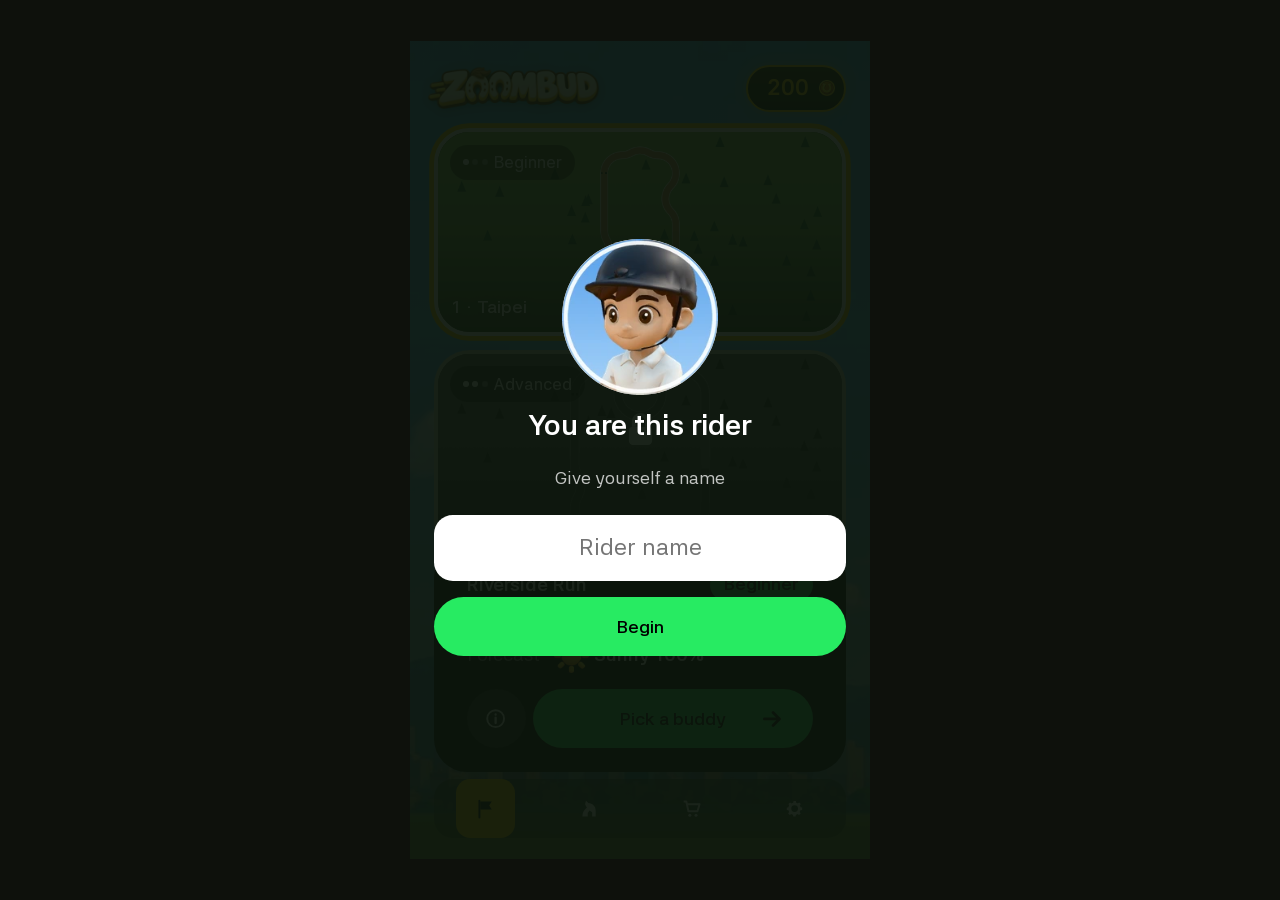
==== commit 458b7890: "Playtest build r766 Co-Authored-By: Claude Opus 5.5 <noreply@anthropic.com>" ====
--- a/index.html
+++ b/index.html
@@ -1,8 +1,8 @@
 <!doctype html>
-<html lang="en"><head><meta charset="UTF-8"><meta name="viewport" content="width=device-width, initial-scale=1, maximum-scale=1, user-scalable=no, viewport-fit=cover"><meta name="theme-color" content="#15100b"><meta name="apple-mobile-web-app-capable" content="yes"><meta name="apple-mobile-web-app-status-bar-style" content="default"><meta name="description" content="Charge, let go, dash. Raise your buddies and race the world."><title>ZOOMBUD 衝吧蹄蹄</title><link rel="icon" href="icon-192.png" type="image/png"><link rel="apple-touch-icon" href="apple-touch-icon.png"><link rel="manifest" href="manifest.webmanifest"><link rel="stylesheet" href="ui/ui.css?v=r765"><link rel="stylesheet" href="ui/ui-v2.css?v=r765"><style>html,body{margin:0;height:100%;background:#15100b}html{-webkit-user-select:none;user-select:none;-webkit-touch-callout:none;-webkit-tap-highlight-color:transparent;touch-action:manipulation}input,textarea{-webkit-user-select:text;user-select:text;-webkit-touch-callout:default}img{-webkit-user-drag:none}/* the first thing seen: the cover (2026-10-11, the user), the wordmark in its sky, the loading line at its foot */
+<html lang="en"><head><meta charset="UTF-8"><meta name="viewport" content="width=device-width, initial-scale=1, maximum-scale=1, user-scalable=no, viewport-fit=cover"><meta name="theme-color" content="#15100b"><meta name="apple-mobile-web-app-capable" content="yes"><meta name="apple-mobile-web-app-status-bar-style" content="default"><meta name="description" content="Charge, let go, dash. Raise your buddies and race the world."><title>ZOOMBUD 衝吧蹄蹄</title><link rel="icon" href="icon-192.png" type="image/png"><link rel="apple-touch-icon" href="apple-touch-icon.png"><link rel="manifest" href="manifest.webmanifest"><link rel="stylesheet" href="ui/ui.css?v=r766"><link rel="stylesheet" href="ui/ui-v2.css?v=r766"><style>html,body{margin:0;height:100%;background:#15100b}html{-webkit-user-select:none;user-select:none;-webkit-touch-callout:none;-webkit-tap-highlight-color:transparent;touch-action:manipulation}input,textarea{-webkit-user-select:text;user-select:text;-webkit-touch-callout:default}img{-webkit-user-drag:none}/* the first thing seen: the cover (2026-10-11, the user), the wordmark in its sky, the loading line at its foot */
 .boot{position:fixed;inset:0;z-index:99;transition:opacity .5s ease;display:flex;flex-direction:column;align-items:center;justify-content:space-between;box-sizing:border-box;padding:9vh 6vw 7vh;color:#fff;font:600 15px system-ui;text-align:center;background:#4a9be8 url(assets/ui/cover.webp?v=1) center/cover no-repeat;text-shadow:0 1px 6px rgb(0 0 0 / .6)}
 @media (min-aspect-ratio:1/1){.boot{background-image:url(assets/ui/cover-wide.webp?v=1);background-position:center 30%}}
 .boot img{width:min(88vw,430px);filter:drop-shadow(0 4px 8px rgb(60 35 10 / .35))}.boot small{align-self:center}.boot span{margin-top:auto}.boot i{display:block;width:min(60vw,260px);height:6px;margin-top:10px;border-radius:99px;background:rgb(0 0 0 / .35);overflow:hidden}.boot i b{display:block;width:6%;height:100%;border-radius:99px;background:#27eb62;transition:width .35s ease}.boot strong{font-size:28px;letter-spacing:.1em}</style><style>/* a game, not a document: no double-tap zoom on any element (the rule on html alone did not hold everywhere), no pull-to-bounce */
 *{touch-action:manipulation}html{overscroll-behavior:none}</style>
 <script>for(const e of['gesturestart','gesturechange','dblclick'])document.addEventListener(e,v=>v.preventDefault(),{passive:false});   // Safari's pinch zoom, and the double click</script>
-<!--modulepreload--><link rel="modulepreload" href="i18n.js?v=r765"><link rel="modulepreload" href="i18n-strings.mjs?v=r765"><link rel="modulepreload" href="playable/home.js?v=r765"><link rel="modulepreload" href="playable/slice-app.js?v=r765"><link rel="modulepreload" href="race-hud.js?v=r765"><link rel="modulepreload" href="race-composition.mjs?v=r765"><link rel="modulepreload" href="presentation-config.mjs?v=r765"><link rel="modulepreload" href="playable/slice-config.mjs?v=r765"><link rel="modulepreload" href="course/courses.mjs?v=r765"><link rel="modulepreload" href="course/track.mjs"><link rel="modulepreload" href="course/themes.mjs?v=r765"><link rel="modulepreload" href="course/cities/index.mjs?v=r765"><link rel="modulepreload" href="course/cities/taipei.mjs?v=r765"><link rel="modulepreload" href="course/cities/tokyo.mjs?v=r765"><link rel="modulepreload" href="course/cities/paris.mjs?v=r765"><link rel="modulepreload" href="course/cities/stockholm.mjs?v=r765"><link rel="modulepreload" href="course/cities/seoul.mjs?v=r765"><link rel="modulepreload" href="course/cities/taipei2.mjs?v=r765"><link rel="modulepreload" href="course/cities/paris2.mjs?v=r765"><link rel="modulepreload" href="course/cities/tokyo2.mjs?v=r765"><link rel="modulepreload" href="course/cities/stockholm2.mjs?v=r765"><link rel="modulepreload" href="course/cities/seoul2.mjs?v=r765"><link rel="modulepreload" href="playable/progress.mjs?v=r765"><link rel="modulepreload" href="ui/ui.js?v=r765"><link rel="modulepreload" href="race-scene.js?v=r765"><link rel="modulepreload" href="track-presentation.mjs?v=r765"><link rel="modulepreload" href="presentation-path.mjs?v=r765"><link rel="modulepreload" href="approved-environment.js?v=r765"><link rel="modulepreload" href="vendor/three.module.min.js"><link rel="modulepreload" href="vendor/three.core.min.js"><link rel="modulepreload" href="visual-style.js?v=r765"><link rel="modulepreload" href="vendor/BufferGeometryUtils.js"><link rel="modulepreload" href="approved-assets.js?v=r765"><link rel="modulepreload" href="vendor/GLTFLoader.js"><link rel="modulepreload" href="vendor/SkeletonUtils.js"><link rel="modulepreload" href="race-world.js?v=r765"><link rel="modulepreload" href="game.js?v=r765"><link rel="modulepreload" href="course/assets.mjs?v=r765"><link rel="modulepreload" href="far-background.js?v=r765"><link rel="modulepreload" href="horse-model.js?v=r765"><link rel="modulepreload" href="track-projection.js?v=r765"><link rel="modulepreload" href="race-motion.js?v=r765"><link rel="modulepreload" href="horse-model.js"><link rel="modulepreload" href="race-session.js"><link rel="modulepreload" href="playable/slice-game.mjs?v=r765"><link rel="modulepreload" href="audio.js?v=r765"><link rel="modulepreload" href="race-session.js?v=r765"><link rel="modulepreload" href="playtest.js?v=r765"><link rel="modulepreload" href="stable-care.js?v=r765"><link rel="modulepreload" href="playable/stable-view.js?v=r765"><link rel="modulepreload" href="playable/rider-view.js?v=r765"><link rel="modulepreload" href="playable/ranch-view.js?v=r765"><link rel="modulepreload" href="farm.mjs?v=r765"><!--/modulepreload--></head><body><div id="app"></div><div class="boot" role="status"><img alt="ZOOMBUD" src="assets/ui/logo_en.webp?v=1" onerror="this.remove()"><span>Loading your buddies...</span><i><b></b></i></div><script>/* The cover is the loading page (2026-10-12, the user): it stays until the first page is drawn AND the first models are in (home.js says so: the event zb-ready, after the race's own models and the chosen city's pictures), never less than 1.5 s, never more than 25 (2026-10-14: it let go at 6 s and the game stood loading behind it); then it fades. zb-load (detail 0…1) moves its bar. zbMark(name): a checkpoint, ms from the page's start (window.__marks; ?perf lists them on the page). */window.zbMark=function(n){(window.__marks=window.__marks||[]).push([n,Math.round(performance.now())]);if(/[?&]perf/.test(location.search)){var p=document.getElementById('zb-perf')||document.body.appendChild(Object.assign(document.createElement('pre'),{id:'zb-perf'}));p.style.cssText='position:fixed;left:6px;top:6px;z-index:200;margin:0;padding:6px 8px;border-radius:8px;background:rgba(0,0,0,.72);color:#fff;font:11px/1.35 ui-monospace,monospace;pointer-events:none;white-space:pre';p.textContent=window.__marks.map(function(m){return (m[1]/1000).toFixed(2)+'  '+m[0]}).join('\n')}};(function(){var t0=Date.now(),app=document.getElementById('app'),b=document.querySelector('.boot'),drawn=false,ready=false,gone=false;function off(){if(gone||!drawn||!ready)return;gone=true;setTimeout(function(){window.zbMark('cover off');b.style.opacity=0;b.style.pointerEvents='none';setTimeout(function(){b.remove()},600)},Math.max(0,1500-(Date.now()-t0)))}var o=new MutationObserver(function(){if(!app.children.length)return;o.disconnect();drawn=true;window.zbMark('first page');off()});o.observe(app,{childList:true});addEventListener('zb-ready',function(){ready=true;off()});addEventListener('zb-load',function(e){var i=b.querySelector('i b');if(i)i.style.width=Math.round(e.detail*100)+'%'});setTimeout(function(){ready=true;off()},25000)})();(function(){var zh;try{zh=(localStorage.getItem('hoofbeat.lang.v1')||(/^zh/i.test(navigator.language||'zh')?'zh':'en'))==='zh'}catch(e){zh=true}if(zh){var b=document.querySelector('.boot');b.querySelector('img').src='assets/ui/logo_zh.webp?v=1';b.querySelector('span').textContent='夥伴們正在集合…'}})()</script><script>/* the frame is as tall as what can be seen: in some phone browsers the page is laid out taller than the part between the browser's bars (Chrome on iOS, 2026-10-05: 46 px taller, the top or the bottom ended up under a bar). --app-h is used by home.css and slice.css; not while typing (the keyboard) or zoomed */(function(){var v=window.visualViewport;if(!v)return;function fit(){var a=document.activeElement;if(a&&/^(INPUT|TEXTAREA)$/.test(a.tagName)||Math.abs(v.scale-1)>.01)return;document.documentElement.style.setProperty('--app-h',v.height+'px');if(v.offsetTop||window.scrollY)window.scrollTo(0,0)}fit();v.addEventListener('resize',fit);v.addEventListener('scroll',fit)})()</script><script>/* a game, not a page of text (2026-10-05, the user: on the phone a long press selected text and brought up the copy / paste bar): nothing is selectable (the style above), and no long-press / right-click menu except in a field to type in */addEventListener('contextmenu',function(e){if(!(e.target.closest&&e.target.closest('input,textarea')))e.preventDefault()})</script><script>/* boot guard: if the app never starts (a phone missing a feature), say so and show the error to screenshot; with no error it is only slow, and it says that (2026-10-14: a slow phone saw 載入失敗 and then the game) */var bootErr=[];addEventListener('error',function(e){bootErr.push(e.message+' @'+(e.filename||'').split('/').pop()+':'+e.lineno)});setTimeout(function(){var b=document.querySelector('.boot');if(!b)return;if(bootErr.length){b.innerHTML='<strong>ZOOMBUD</strong><span>載入失敗，請截圖回報</span><small style="max-width:80vw;opacity:.7;font:12px system-ui">'+bootErr.join('<br>')+'</small>'}else{var s=b.querySelector('span');if(s)s.textContent=/^zh/i.test(document.documentElement.lang)||/[\u4e00-\u9fff]/.test(s.textContent)?'網路比較慢，還在載入…':'Slow connection, still loading...'}},15000)</script><script type="module" src="app-flow.js?v=r765"></script></body></html>
+<!--modulepreload--><link rel="modulepreload" href="i18n.js?v=r766"><link rel="modulepreload" href="i18n-strings.mjs?v=r766"><link rel="modulepreload" href="playable/home.js?v=r766"><link rel="modulepreload" href="playable/slice-app.js?v=r766"><link rel="modulepreload" href="race-hud.js?v=r766"><link rel="modulepreload" href="race-composition.mjs?v=r766"><link rel="modulepreload" href="presentation-config.mjs?v=r766"><link rel="modulepreload" href="playable/slice-config.mjs?v=r766"><link rel="modulepreload" href="course/courses.mjs?v=r766"><link rel="modulepreload" href="course/track.mjs"><link rel="modulepreload" href="course/themes.mjs?v=r766"><link rel="modulepreload" href="course/cities/index.mjs?v=r766"><link rel="modulepreload" href="course/cities/taipei.mjs?v=r766"><link rel="modulepreload" href="course/cities/tokyo.mjs?v=r766"><link rel="modulepreload" href="course/cities/paris.mjs?v=r766"><link rel="modulepreload" href="course/cities/stockholm.mjs?v=r766"><link rel="modulepreload" href="course/cities/seoul.mjs?v=r766"><link rel="modulepreload" href="course/cities/taipei2.mjs?v=r766"><link rel="modulepreload" href="course/cities/paris2.mjs?v=r766"><link rel="modulepreload" href="course/cities/tokyo2.mjs?v=r766"><link rel="modulepreload" href="course/cities/stockholm2.mjs?v=r766"><link rel="modulepreload" href="course/cities/seoul2.mjs?v=r766"><link rel="modulepreload" href="playable/progress.mjs?v=r766"><link rel="modulepreload" href="ui/ui.js?v=r766"><link rel="modulepreload" href="race-scene.js?v=r766"><link rel="modulepreload" href="track-presentation.mjs?v=r766"><link rel="modulepreload" href="presentation-path.mjs?v=r766"><link rel="modulepreload" href="approved-environment.js?v=r766"><link rel="modulepreload" href="vendor/three.module.min.js"><link rel="modulepreload" href="vendor/three.core.min.js"><link rel="modulepreload" href="visual-style.js?v=r766"><link rel="modulepreload" href="vendor/BufferGeometryUtils.js"><link rel="modulepreload" href="approved-assets.js?v=r766"><link rel="modulepreload" href="vendor/GLTFLoader.js"><link rel="modulepreload" href="vendor/SkeletonUtils.js"><link rel="modulepreload" href="race-world.js?v=r766"><link rel="modulepreload" href="game.js?v=r766"><link rel="modulepreload" href="course/assets.mjs?v=r766"><link rel="modulepreload" href="far-background.js?v=r766"><link rel="modulepreload" href="horse-model.js?v=r766"><link rel="modulepreload" href="track-projection.js?v=r766"><link rel="modulepreload" href="race-motion.js?v=r766"><link rel="modulepreload" href="horse-model.js"><link rel="modulepreload" href="race-session.js"><link rel="modulepreload" href="playable/slice-game.mjs?v=r766"><link rel="modulepreload" href="audio.js?v=r766"><link rel="modulepreload" href="race-session.js?v=r766"><link rel="modulepreload" href="playtest.js?v=r766"><link rel="modulepreload" href="stable-care.js?v=r766"><link rel="modulepreload" href="playable/stable-view.js?v=r766"><link rel="modulepreload" href="playable/rider-view.js?v=r766"><link rel="modulepreload" href="playable/ranch-view.js?v=r766"><link rel="modulepreload" href="farm.mjs?v=r766"><!--/modulepreload--></head><body><div id="app"></div><div class="boot" role="status"><img alt="ZOOMBUD" src="assets/ui/logo_en.webp?v=1" onerror="this.remove()"><span>Loading your buddies...</span><i><b></b></i></div><script>/* The cover is the loading page (2026-10-12, the user): it stays until the first page is drawn AND the first models are in (home.js says so: the event zb-ready, after the race's own models and the chosen city's pictures), never less than 1.5 s, never more than 25 (2026-10-14: it let go at 6 s and the game stood loading behind it); then it fades. zb-load (detail 0…1) moves its bar. zbMark(name): a checkpoint, ms from the page's start (window.__marks; ?perf lists them on the page). */window.zbMark=function(n){(window.__marks=window.__marks||[]).push([n,Math.round(performance.now())]);if(/[?&]perf/.test(location.search)){var p=document.getElementById('zb-perf')||document.body.appendChild(Object.assign(document.createElement('pre'),{id:'zb-perf'}));p.style.cssText='position:fixed;left:6px;top:6px;z-index:200;margin:0;padding:6px 8px;border-radius:8px;background:rgba(0,0,0,.72);color:#fff;font:11px/1.35 ui-monospace,monospace;pointer-events:none;white-space:pre';p.textContent=window.__marks.map(function(m){return (m[1]/1000).toFixed(2)+'  '+m[0]}).join('\n')}};(function(){var t0=Date.now(),app=document.getElementById('app'),b=document.querySelector('.boot'),drawn=false,ready=false,gone=false;function off(){if(gone||!drawn||!ready)return;gone=true;setTimeout(function(){window.zbMark('cover off');b.style.opacity=0;b.style.pointerEvents='none';setTimeout(function(){b.remove()},600)},Math.max(0,1500-(Date.now()-t0)))}var o=new MutationObserver(function(){if(!app.children.length)return;o.disconnect();drawn=true;window.zbMark('first page');off()});o.observe(app,{childList:true});addEventListener('zb-ready',function(){ready=true;off()});addEventListener('zb-load',function(e){var i=b.querySelector('i b');if(i)i.style.width=Math.round(e.detail*100)+'%'});setTimeout(function(){ready=true;off()},25000)})();(function(){var zh;try{zh=(localStorage.getItem('hoofbeat.lang.v1')||(/^zh/i.test(navigator.language||'zh')?'zh':'en'))==='zh'}catch(e){zh=true}if(zh){var b=document.querySelector('.boot');b.querySelector('img').src='assets/ui/logo_zh.webp?v=1';b.querySelector('span').textContent='夥伴們正在集合…'}})()</script><script>/* the frame is as tall as what can be seen: in some phone browsers the page is laid out taller than the part between the browser's bars (Chrome on iOS, 2026-10-05: 46 px taller, the top or the bottom ended up under a bar). --app-h is used by home.css and slice.css; not while typing (the keyboard) or zoomed */(function(){var v=window.visualViewport;if(!v)return;function fit(){var a=document.activeElement;if(a&&/^(INPUT|TEXTAREA)$/.test(a.tagName)||Math.abs(v.scale-1)>.01)return;document.documentElement.style.setProperty('--app-h',v.height+'px');if(v.offsetTop||window.scrollY)window.scrollTo(0,0)}fit();v.addEventListener('resize',fit);v.addEventListener('scroll',fit)})()</script><script>/* a game, not a page of text (2026-10-05, the user: on the phone a long press selected text and brought up the copy / paste bar): nothing is selectable (the style above), and no long-press / right-click menu except in a field to type in */addEventListener('contextmenu',function(e){if(!(e.target.closest&&e.target.closest('input,textarea')))e.preventDefault()})</script><script>/* boot guard: if the app never starts (a phone missing a feature), say so and show the error to screenshot; with no error it is only slow, and it says that (2026-10-14: a slow phone saw 載入失敗 and then the game) */var bootErr=[];addEventListener('error',function(e){bootErr.push(e.message+' @'+(e.filename||'').split('/').pop()+':'+e.lineno)});setTimeout(function(){var b=document.querySelector('.boot');if(!b)return;if(bootErr.length){b.innerHTML='<strong>ZOOMBUD</strong><span>載入失敗，請截圖回報</span><small style="max-width:80vw;opacity:.7;font:12px system-ui">'+bootErr.join('<br>')+'</small>'}else{var s=b.querySelector('span');if(s)s.textContent=/^zh/i.test(document.documentElement.lang)||/[\u4e00-\u9fff]/.test(s.textContent)?'網路比較慢，還在載入…':'Slow connection, still loading...'}},15000)</script><script type="module" src="app-flow.js?v=r766"></script></body></html>
